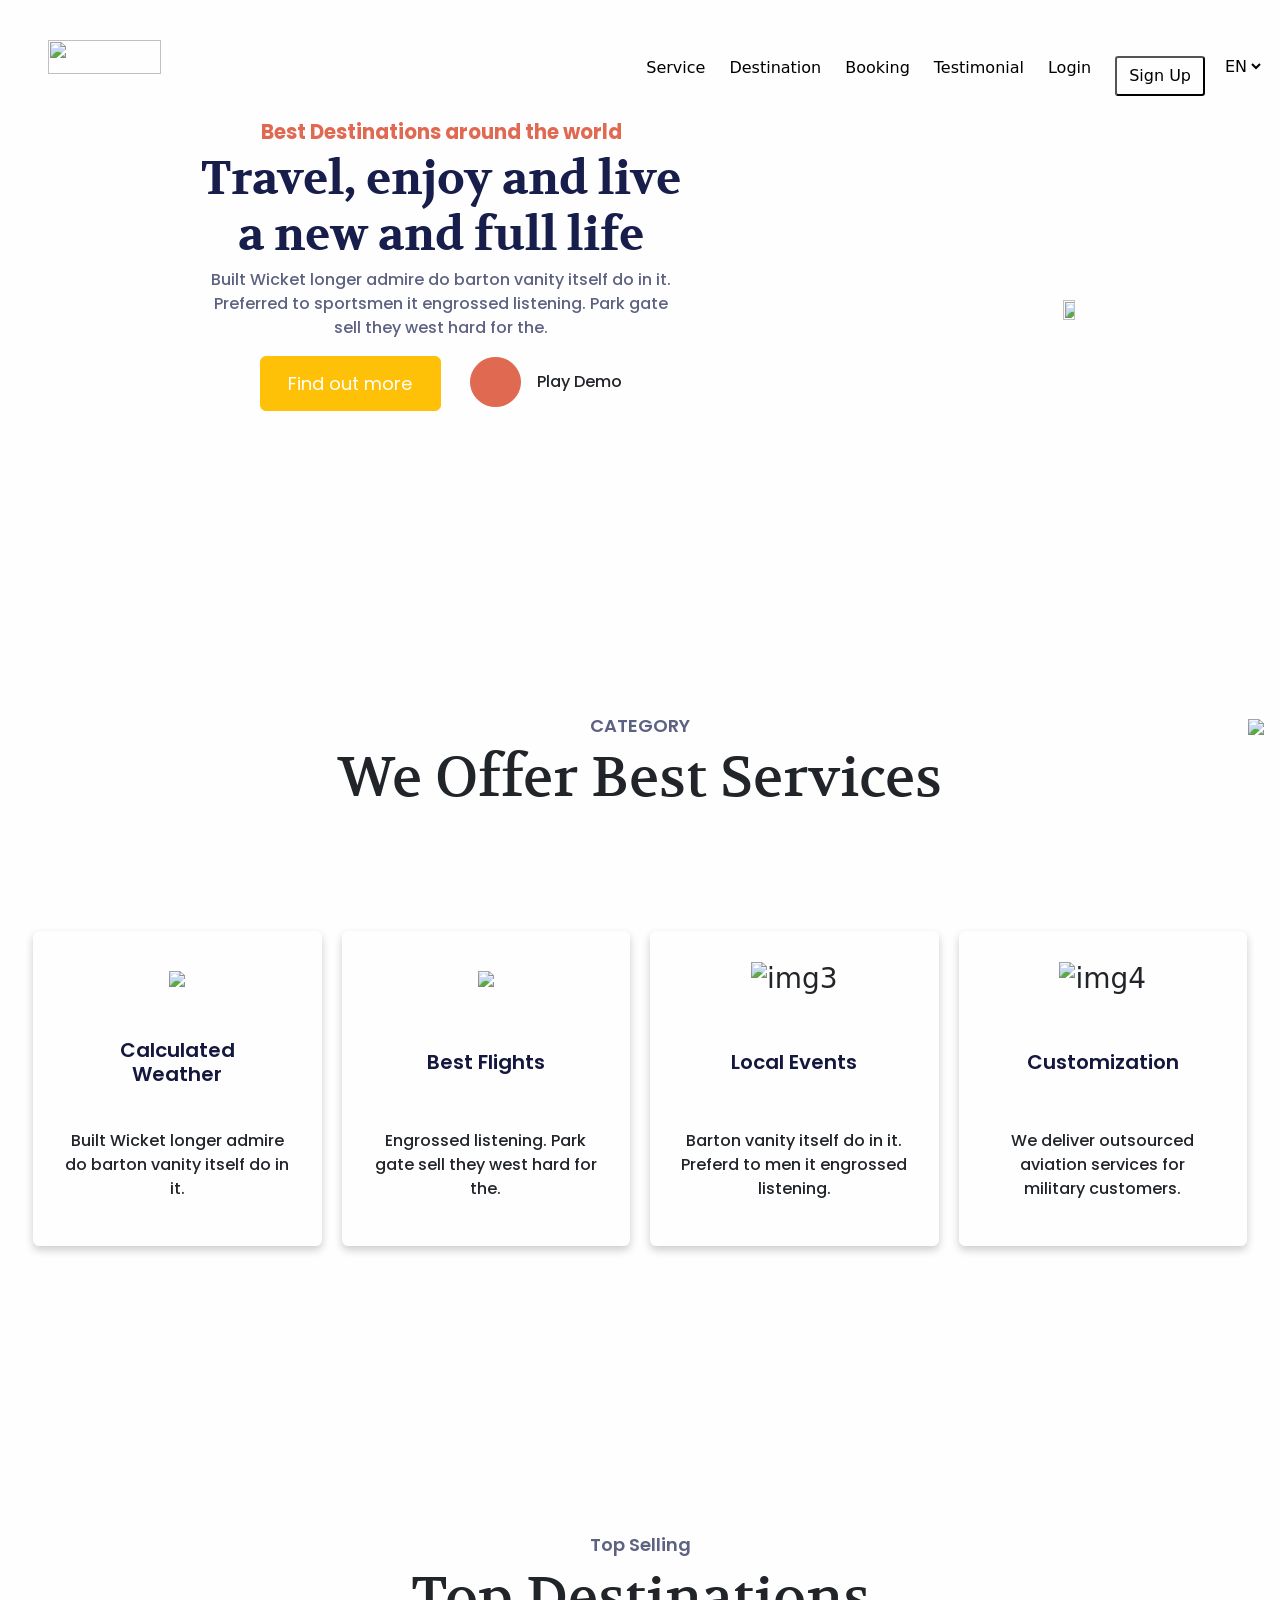
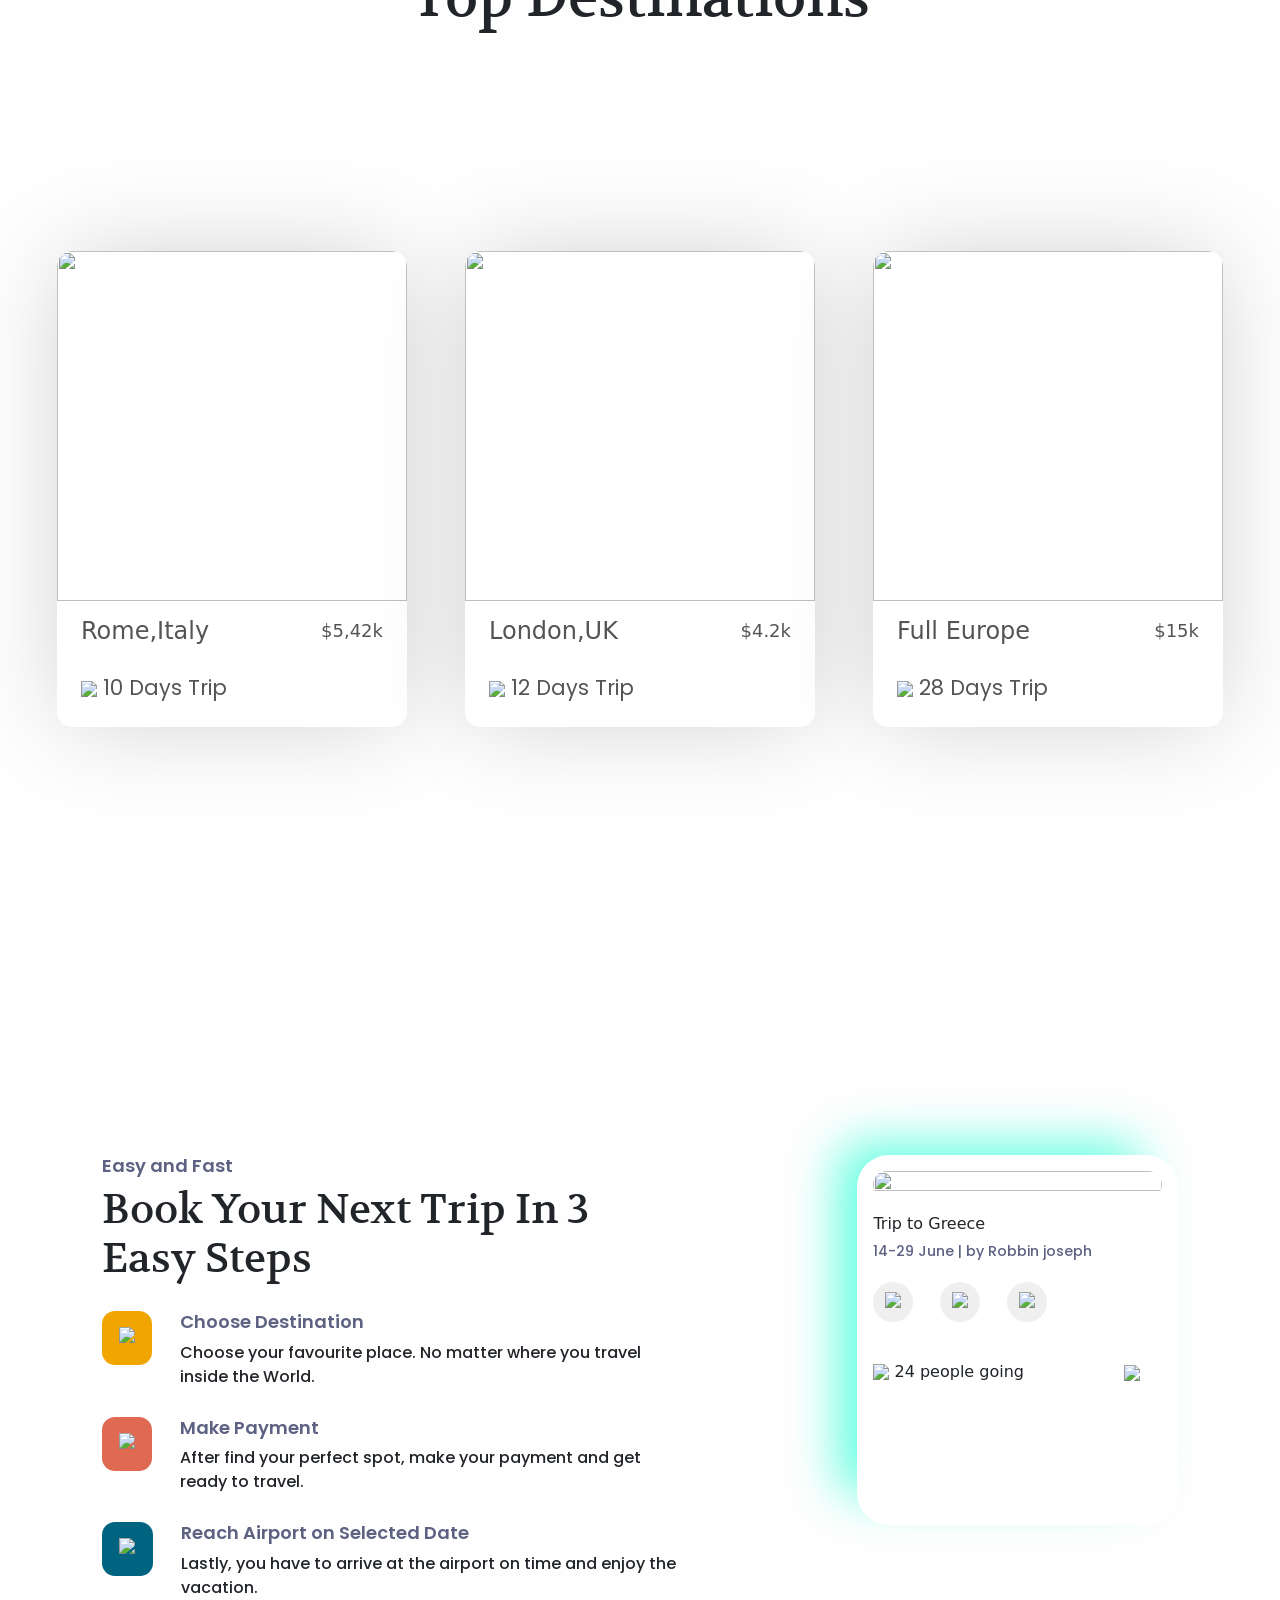
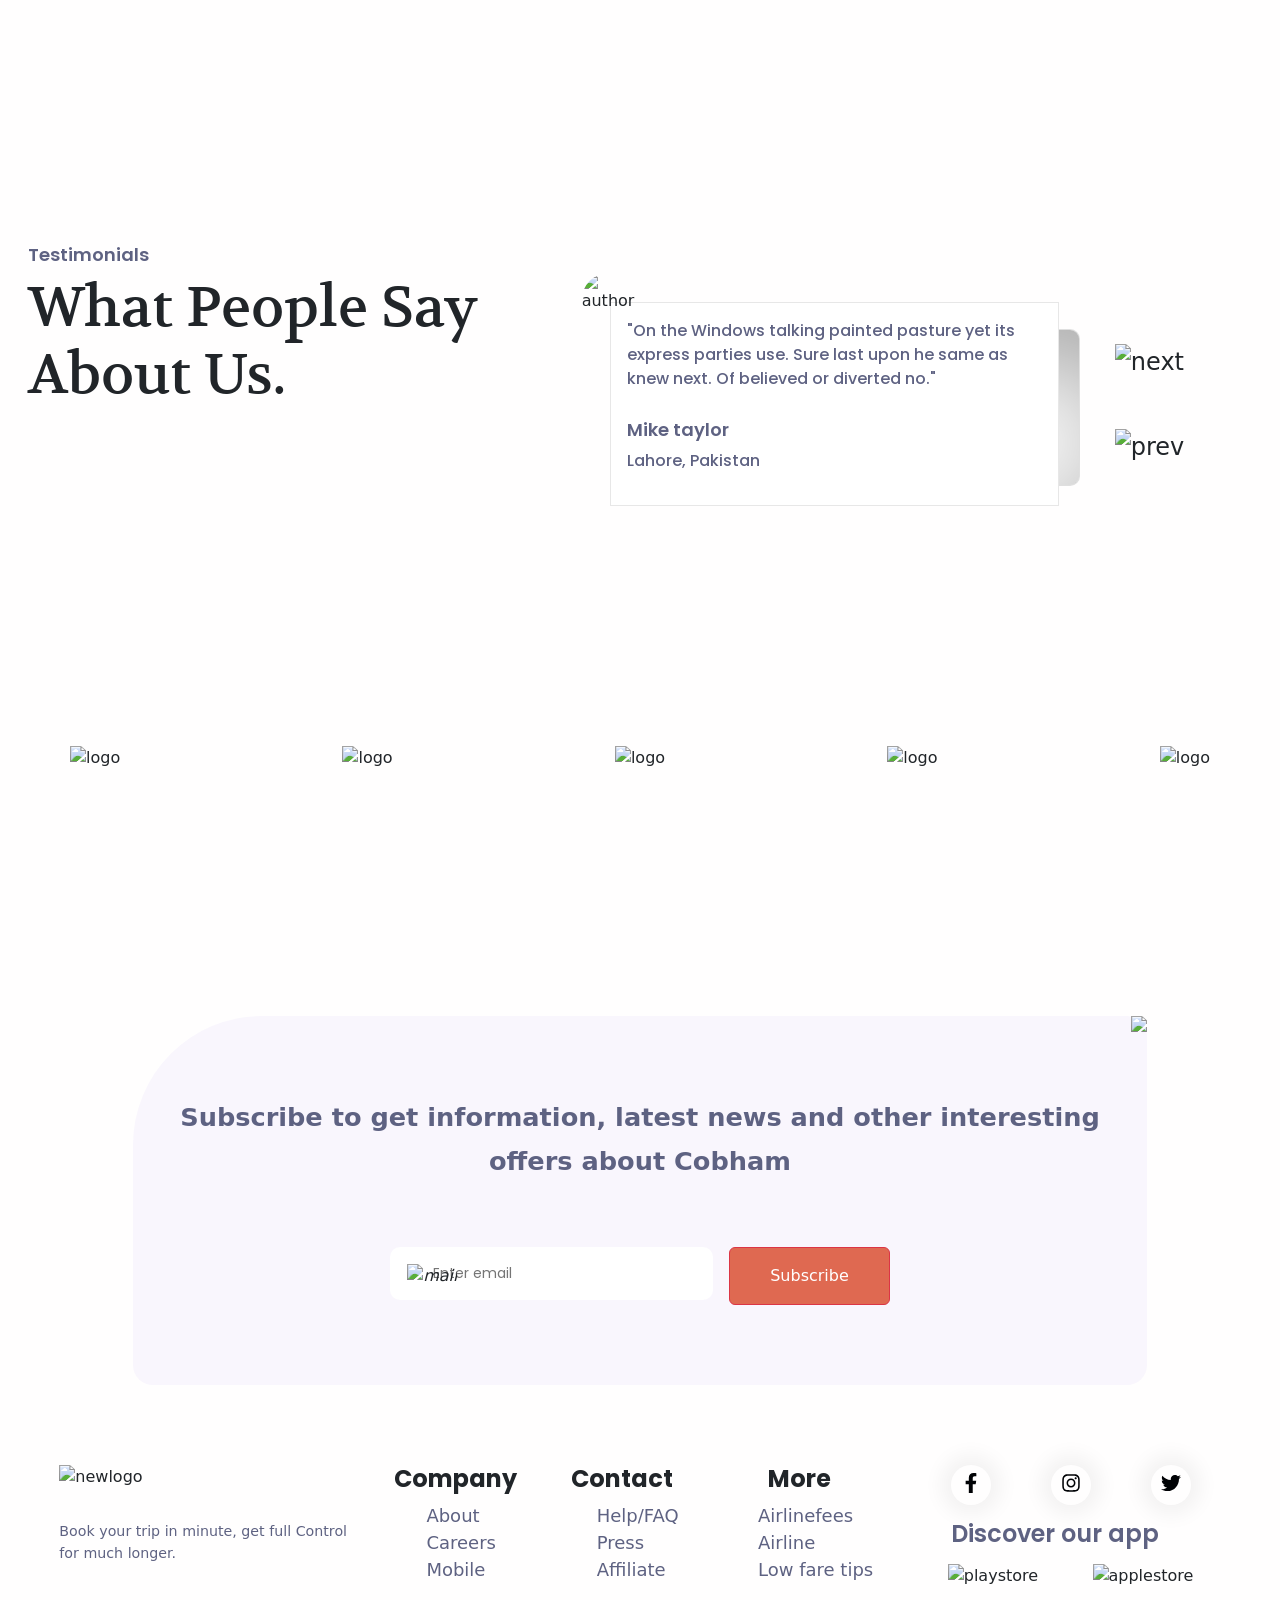
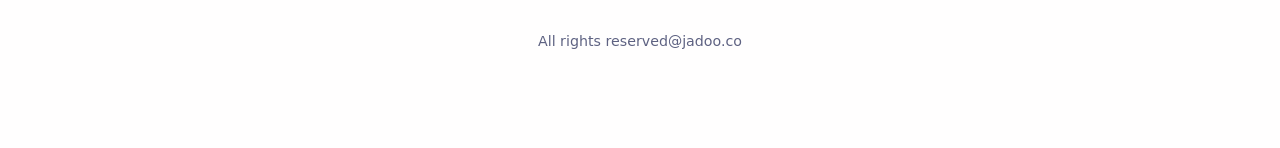
==== index.html @ 4d9ee6ae "checking images" ====
<!DOCTYPE html>
<html lang="en">

<head>
  <meta charset="UTF-8">
  <meta name="viewport" content="width=device-width, initial-scale=1.0">
  <title>Jadoo| Travel landing page</title>
  <link href="https://cdn.jsdelivr.net/npm/bootstrap@5.3.0/dist/css/bootstrap.min.css" rel="stylesheet"
    integrity="sha384-9ndCyUaIbzAi2FUVXJi0CjmCapSmO7SnpJef0486qhLnuZ2cdeRhO02iuK6FUUVM" crossorigin="anonymous">

  <script src="https://cdn.jsdelivr.net/npm/bootstrap@5.3.0/dist/js/bootstrap.bundle.min.js"
    integrity="sha384-geWF76RCwLtnZ8qwWowPQNguL3RmwHVBC9FhGdlKrxdiJJigb/j/68SIy3Te4Bkz"
    crossorigin="anonymous"></script>
  <script src="https://ajax.googleapis.com/ajax/libs/jquery/3.7.0/jquery.min.js" defer></script>
  <link rel="stylesheet" href="jadoo.css">
  <script src="jadoo.js" defer></script>

</head>

<body>


  <div class="main">

    <nav class="Topnav">

      <div class="hamimg">
        <div class="jadooimg"><img class="jimg" src="C:\Users\Srinjoy\Documents\GitHub\jadootravel.github.io\Photos\logo (1).svg"></div>
        <div class="hamburger"><img class="ham" src="C:\Users\Srinjoy\Desktop\HTML\Jadoo\Photos\hamburger.png"></div>
      </div>


      <ul class="topnavul selector">
        <li><a href="#">Service</a></li>
        <li><a href="#">Destination</a></li>
        <li><a href="#">Booking</a></li>
        <li><a href="#">Testimonial</a></li>
        <li><a href="#">Login</a></li>
        <li><a href="#"><button class="signupbut">Sign Up</button></a></li>
        <li class="removerigthmargin">
          <select class="langdrop">
            <option value=1 selected>EN</option>
            <option value="2">BN</option>
          </select>
        </li>
      </ul>
      <ul class="out">
        <li><a href="#">Service</a></li>
        <li><a href="#">Destination</a></li>
        <li><a href="#">Booking</a></li>
        <li><a href="#">Testimonial</a></li>
        <li><a href="#">Login</a></li>
        <li><a href="#"><button class="signupbut">Sign Up</button></a></li>
        <li>
          <select class="langdrop">
            <option value=1 selected>EN</option>
            <option value="2">BN</option>
          </select>
        </li>
      </ul>


    </nav>



    <div class="maincont1">
      <div class="content1">
        <div class="cont1text">
          <h4>Best Destinations around the world</h4>
          <h1 class="hero-title">Travel, enjoy and live<br>a new and full life</h1>
          <p>
            Built Wicket longer admire do barton vanity itself do in it.<br>
            Preferred to sportsmen it engrossed listening. Park gate<br>
            sell they west hard for the.<br>
          </p>
          <div class="findplay">
            <span>
              <button type="button" class="btn btn-warning findoutbut">Find out more</button></span>
            <span><button class="play"><a href=""><img
                    src="C:\Users\Srinjoy\Desktop\HTML\Jadoo\Photos\play.svg"></a></button>Play Demo</span>
          </div>
        </div>
        <div>
          <img class="ladyimg" src="C:\Users\Srinjoy\Desktop\HTML\Jadoo\Photos\hero-img.png">
        </div>
      </div>
    </div>
    <div class="maincont2">
      <div class="content2">
        <div class="shape1"><img src="C:\Users\Srinjoy\Desktop\HTML\Jadoo\Photos\shape.svg" style="max-width: 200px"></div>
        <h5 class="middletext h5style">CATEGORY</h5>
        <h3 class="middletext h3style">We Offer Best Services</h3>
        <div class="row">
          <div class="column">
            <div class="card">
              <h3><img src="C:\Users\Srinjoy\Desktop\HTML\Jadoo\Photos\icon1.png"></h3>
              <h5>Calculated<br>Weather</h5>
              <p style="text-align: center descard">Built Wicket longer admire do barton vanity itself do in it.</p>
            </div>
          </div>

          <div class="column">
            <div class="card">
              <h3><img src="C:\Users\Srinjoy\Desktop\HTML\Jadoo\Photos\icon2.png"></h3>
              <h5>Best Flights</h5>

              <p style="text-align: center desccard">Engrossed listening. Park gate sell they west hard for the.</p>
            </div>
          </div>

          <div class="column">
            <div class="card">
              <h3><img src="C:\Users\Srinjoy\Desktop\HTML\Jadoo\Photos\icon3.png" alt="img3"></h3>
              <h5>Local Events</h5>

              <p style="text-align: center desccard">Barton vanity itself do in it. Preferd to men it engrossed
                listening.</p>
            </div>
          </div>

          <div class="column">
            <div class="card">
              <h3><img src="C:\Users\Srinjoy\Desktop\HTML\Jadoo\Photos\icon4.png" alt="img4"></h3>
              <h5>Customization</h5>

              <p style="text-align: center desccard">We deliver outsourced aviation services for military customers.</p>
            </div>
          </div>
        </div>
      </div>

    </div>
    <div class="maincont3">
      <div class="content3">

        <h5 class="middletext h5style">Top Selling</h5>
        <h3 class="middletext h3style">Top Destinations</h3>
        <div class="Shape2"><img src="C:\Users\Srinjoy\Desktop\HTML\Jadoo\Photos\shape 2.svg"></div>
        <div class="row2">
          <div class="column2">
            <div class="showcase">
              <a href="#" class="travel-card">
                <div class="image">
                  <img src="C:\Users\Srinjoy\Desktop\HTML\Jadoo\Photos\dest1.jpg">
                </div>
                <div class="content">
                  <div class="headingcard">

                    <h4 class="category">Rome,Italy</h4>
                    <div class="price">$5,42k</div>
                  </div>
                  <span class="topic">
                    <img src="C:\Users\Srinjoy\Desktop\HTML\Jadoo\Photos\navigation.svg">
                    10 Days Trip</span>
                </div>
              </a>
            </div>
          </div>
          <div class="column2">
            <div class="showcase">
              <a href="#" class="travel-card">
                <div class="image">
                  <img src="C:\Users\Srinjoy\Desktop\HTML\Jadoo\Photos\dest2.jpg">
                </div>
                <div class="content">
                  <div class="headingcard">

                    <h4 class="category">London,UK</h4>
                    <div class="price">$4.2k</div>
                  </div>
                  <span class="topic">
                    <img src="C:\Users\Srinjoy\Desktop\HTML\Jadoo\Photos\navigation.svg">
                    12 Days Trip</span>
                </div>
              </a>
            </div>
          </div>
          <div class="column2">
            <div class="showcase">
              <a href="#" class="travel-card">
                <div class="image">
                  <img src="C:\Users\Srinjoy\Desktop\HTML\Jadoo\Photos\dest3.jpg">
                </div>
                <div class="content">
                  <div class="headingcard">

                    <h4 class="category">Full Europe</h4>
                    <div class="price">$15k</div>
                  </div>
                  <span class="topic">
                    <img src="C:\Users\Srinjoy\Desktop\HTML\Jadoo\Photos\navigation.svg">
                    28 Days Trip</span>
                </div>
              </a>
            </div>
          </div>
        </div>


      </div>
    </div>
    <div class="maincont4">
      <div class="content4">
        <div class="textarea4">
          <h5 class=" h5style bookh5">Easy and Fast</h5>
          <h3 class="h3style bookh3">Book Your Next Trip In 3 Easy Steps</h3>
          <div class="steps">
            <div class="divsize" style="background-color:#F1A501;"><img src="C:\Users\Srinjoy\Desktop\HTML\Jadoo\Photos\selection.svg"></div>
            <div>
              <h5 class="h5style">Choose Destination</h5>
              <p class="trippara">Choose your favourite place. No matter
                where you travel inside the World.</p>
            </div>
          </div>
          <div class="steps">
            <div class="divsize" style="background-color:#DF6951;"><img src="C:\Users\Srinjoy\Desktop\HTML\Jadoo\Photos\water-sport.svg"></div>
            <div>
              <h5 class="h5style">Make Payment</h5>
              <p class="trippara">After find your perfect spot, make your
                payment and get ready to travel.</p>
            </div>
          </div>
          <div class="steps">
            <div class="divsize" style="background-color:#006380;"><img src="C:\Users\Srinjoy\Desktop\HTML\Jadoo\Photos\taxi.svg"></div>
            <div>
              <h5 class="h5style">Reach Airport on Selected Date</h5>
              <p class="trippara">Lastly, you have to arrive at the airport
                on time and enjoy the vacation.</p>
            </div>
          </div>
        </div>
        <div class="card4">
          <section class="TravelCard">
            <figure class="TravelCard-picture">
              <img src="C:\Users\Srinjoy\Desktop\HTML\Jadoo\Photos\booking-img.jpg" class="bookingimg">

            </figure>
            <aside class="TravelCard-info">
              <h2 class="TravelCard-title">Trip to Greece</h2>

              <p class="TravelCard-country">14-29 June | by Robbin joseph</p>
              <div class="TravelCard-data">
                <div class="travelbut">
                  <button class="trvlbtn"><img src="C:\Users\Srinjoy\Desktop\HTML\Jadoo\Photos\leaf.svg"></button>
                  <button class="trvlbtn"><img src="C:\Users\Srinjoy\Desktop\HTML\Jadoo\Photos\map.svg"></button>
                  <button class="trvlbtn"><img src="C:\Users\Srinjoy\Desktop\HTML\Jadoo\Photos\send.svg"></button>
                </div>
                <div class="peoplegoing">
                  <div>
                    <img src="C:\Users\Srinjoy\Desktop\HTML\Jadoo\Photos\building.svg" class="building">
                    <span class="going_text">24 people going</span>
                  </div>
                  <div class="heart">
                    <button>
                      <img src="C:\Users\Srinjoy\Desktop\HTML\Jadoo\Photos\heart.svg">
                    </button>
                  </div>
                  <div class="popup">
                    <div class="popcont">
                      <div>
                        <img src="C:\Users\Srinjoy\Desktop\HTML\Jadoo\Photos\favorite-placeholder.png" class="popimg">
                      </div>
                      <div class="poptext">
                        <p class="ongoingpara h5style">Ongoing</p>
                        <h5 class="triprome">Trip to rome</h5>
                        <h6 class="h6style">40% completed</h6>
                        <div class="progressbar">
                          <div class="progress"></div>
                        </div>
                      </div>
                    </div>


                  </div>
                </div>
            </aside>
          </section>
        </div>
      </div>
    </div>
  </div>
  <div class="maincont5">
    <div class="content5">
      <div class="textarea5">
        <h5 class="h5style">Testimonials</h5>
        <h3 class="h3style">What People Say About Us.</h3>
      </div>
      <div class="card5">
        <div class="maincar">
          <div class="container">
            <div class="slide-container">
              <div class="slide" pos="1">
                <img src="C:\Users\Srinjoy\Desktop\HTML\Jadoo\Photos\author.png" alt="author1" class="author">

                <div class="authormain">
                  <p class="custpara">"On the Windows talking painted pasture yet its express parties use. Sure last
                    upon he same as knew
                    next. Of believed or diverted no."</p>
                  <h5 class="h5style">Mike taylor</h5>
                  <p class="placepara">Lahore, Pakistan</p>
                </div>
              </div>
              <div class="slide" pos="2" style="opacity:0">
                <img src="C:\Users\Srinjoy\Desktop\HTML\Jadoo\Photos\author2.png" alt="author1" class="author">

                <div class="authormain">
                  <p class="custpara">"Jadoo is recognized as one of the finest travel agency in the world. When it came
                    to planning a trip, I found them to be dependable."</p>
                  <h5 class="h5style">Thomas Wagon</h5>
                  <p class="placepara">CEO of Red Button</p>
                </div>
              </div>
              <div class="slide" pos="3" style="opacity:0">
                <img src="C:\Users\Srinjoy\Desktop\HTML\Jadoo\Photos\author3.png" alt="author1" class="author">

                <div class="authormain">
                  <p class="custpara">"On the Windows talking painted pasture yet its express parties use. Sure last
                    upon he same as knew next. Of believed or diverted no."</p>
                  <h5 class="h5style">Kelly Willium</h5>
                  <p class="placepara">Khulna, Bangladesh</p>
                </div>
              </div>
              <div class="slide-toggle-container">
                <p class="slide-toggle" direction="prev"><img src="C:\Users\Srinjoy\Desktop\HTML\Jadoo\Photos\up.svg" alt="next">
                </p>
                <p class="slide-toggle" direction="next"><img src="C:\Users\Srinjoy\Desktop\HTML\Jadoo\Photos\down.svg" alt="prev"></p>
              </div>
            </div>
          </div>
        </div>
      </div>
    </div>
    <div class="maincont6">
      <div class="content6">
        <div class="logoitem"><img src="C:\Users\Srinjoy\Desktop\HTML\Jadoo\Photos\1.png" alt="logo"></div>
        <div class="logoitem"><img src="C:\Users\Srinjoy\Desktop\HTML\Jadoo\Photos\2.png" alt="logo"></div>
        <div class="logoitem"><img src="C:\Users\Srinjoy\Desktop\HTML\Jadoo\Photos\3.png" alt="logo"></div>
        <div class="logoitem"><img src="C:\Users\Srinjoy\Desktop\HTML\Jadoo\Photos\4.png" alt="logo"></div>
        <div class="logoitem"><img src="C:\Users\Srinjoy\Desktop\HTML\Jadoo\Photos\5.png" alt="logo"></div>
      </div>
    </div>
    <div class="maincont7">

      <div class="content7">
        <img src="C:\Users\Srinjoy\Desktop\HTML\Jadoo\Photos\send.png" class="sendpng">
        <img src="C:\Users\Srinjoy\Desktop\HTML\Jadoo\Photos\shape-bg1.png" alt="" class="emailshape1">
        <img src="C:\Users\Srinjoy\Desktop\HTML\Jadoo\Photos\shape-bg2.png" alt="" class="emailshape2">
        <h2 class="h2style">Subscribe to get information, latest news and other interesting offers about Cobham</h2>
        <form action="#" class="formemail">
          <div class="emailbox">
            <i>
              <img src="C:\Users\Srinjoy\Desktop\HTML\Jadoo\Photos\mail.svg" alt="mail" class="mail">
            </i>
            <input type="email" id="email" name="email" placeholder="Enter email">

          </div>
          <div class="emailbut">
            <button type="button" class="btn btn-danger sendbut">Subscribe</button>
          </div>
        </form>
      </div>

    </div>
    <div class="footer">
      <div class="footcont">
        <div class="footrow">
          <div class="footcol">
            <img src="C:\Users\Srinjoy\Desktop\HTML\Jadoo\Photos\logo2.svg" alt="newlogo" class="newlogo">
            <p class="footerpara">Book your trip in minute, get full Control<br>for much longer.</p>
          </div>
          <div class="footcol">
            <h4 class="footheading">Company</h4>
            <ul class="footul">
              <li class="footli">About</li>
              <li class="footli">Careers</li>
              <li class="footli">Mobile</li>
            </ul>
          </div>
          <div class="footcol">
            <h4 class="footheading">Contact</h4>
            <ul class="footul">
              <li class="footli">Help/FAQ</li>
              <li class="footli">Press</li>
              <li class="footli">Affiliate</li>
            </ul>
          </div>
          <div class="footcol">
            <h4 class="footheading">More</h4>
            <ul class="footul">
              <li class="footli">Airlinefees</li>
              <li class="footli">Airline</li>
              <li class="footli">Low fare tips</li>
            </ul>
          </div>
          <div class="footcol">
            <div class="footicons">
              <a href="" class="si1"><i><svg xmlns="http://www.w3.org/2000/svg" class="socialicon" height="1em"
                    viewBox="0 0 320 512">
                    <style>
                      svg {
                        fill: #000205
                      }
                    </style>
                    <path
                      d="M279.14 288l14.22-92.66h-88.91v-60.13c0-25.35 12.42-50.06 52.24-50.06h40.42V6.26S260.43 0 225.36 0c-73.22 0-121.08 44.38-121.08 124.72v70.62H22.89V288h81.39v224h100.17V288z" />
                  </svg></i></a>
              <a href="" class="si2"><svg xmlns="http://www.w3.org/2000/svg" class="socialicon" height="1em"
                  viewBox="0 0 448 512">
                  <style>
                    svg {
                      fill: #00040a
                    }
                  </style>
                  <path
                    d="M224.1 141c-63.6 0-114.9 51.3-114.9 114.9s51.3 114.9 114.9 114.9S339 319.5 339 255.9 287.7 141 224.1 141zm0 189.6c-41.1 0-74.7-33.5-74.7-74.7s33.5-74.7 74.7-74.7 74.7 33.5 74.7 74.7-33.6 74.7-74.7 74.7zm146.4-194.3c0 14.9-12 26.8-26.8 26.8-14.9 0-26.8-12-26.8-26.8s12-26.8 26.8-26.8 26.8 12 26.8 26.8zm76.1 27.2c-1.7-35.9-9.9-67.7-36.2-93.9-26.2-26.2-58-34.4-93.9-36.2-37-2.1-147.9-2.1-184.9 0-35.8 1.7-67.6 9.9-93.9 36.1s-34.4 58-36.2 93.9c-2.1 37-2.1 147.9 0 184.9 1.7 35.9 9.9 67.7 36.2 93.9s58 34.4 93.9 36.2c37 2.1 147.9 2.1 184.9 0 35.9-1.7 67.7-9.9 93.9-36.2 26.2-26.2 34.4-58 36.2-93.9 2.1-37 2.1-147.8 0-184.8zM398.8 388c-7.8 19.6-22.9 34.7-42.6 42.6-29.5 11.7-99.5 9-132.1 9s-102.7 2.6-132.1-9c-19.6-7.8-34.7-22.9-42.6-42.6-11.7-29.5-9-99.5-9-132.1s-2.6-102.7 9-132.1c7.8-19.6 22.9-34.7 42.6-42.6 29.5-11.7 99.5-9 132.1-9s102.7-2.6 132.1 9c19.6 7.8 34.7 22.9 42.6 42.6 11.7 29.5 9 99.5 9 132.1s2.7 102.7-9 132.1z" />
                </svg></a>
              <a href="" class="si3"><svg xmlns="http://www.w3.org/2000/svg" class="socialicon" height="1em"
                  viewBox="0 0 512 512">
                  <style>
                    svg {
                      fill: #000205
                    }
                  </style>
                  <path
                    d="M459.37 151.716c.325 4.548.325 9.097.325 13.645 0 138.72-105.583 298.558-298.558 298.558-59.452 0-114.68-17.219-161.137-47.106 8.447.974 16.568 1.299 25.34 1.299 49.055 0 94.213-16.568 130.274-44.832-46.132-.975-84.792-31.188-98.112-72.772 6.498.974 12.995 1.624 19.818 1.624 9.421 0 18.843-1.3 27.614-3.573-48.081-9.747-84.143-51.98-84.143-102.985v-1.299c13.969 7.797 30.214 12.67 47.431 13.319-28.264-18.843-46.781-51.005-46.781-87.391 0-19.492 5.197-37.36 14.294-52.954 51.655 63.675 129.3 105.258 216.365 109.807-1.624-7.797-2.599-15.918-2.599-24.04 0-57.828 46.782-104.934 104.934-104.934 30.213 0 57.502 12.67 76.67 33.137 23.715-4.548 46.456-13.32 66.599-25.34-7.798 24.366-24.366 44.833-46.132 57.827 21.117-2.273 41.584-8.122 60.426-16.243-14.292 20.791-32.161 39.308-52.628 54.253z" />
                </svg></a>
            </div>
            <h4 class="h4style">Discover our app</h4>
            <div class="downloadthisimg">
              <img src="C:\Users\Srinjoy\Desktop\HTML\Jadoo\Photos\play-store.png" alt="playstore">
              <img src="C:\Users\Srinjoy\Desktop\HTML\Jadoo\Photos\apple-store.png" alt="applestore">
            </div>
            
          </div>
          
        </div>
        <p class="footerpara endtext">All rights reserved@jadoo.co</p>
      </div>
    </div>



</body>

</html>
---- jadoo.css ----
@import url('https://fonts.googleapis.com/css2?family=Poppins&display=swap');
@import url('https://fonts.googleapis.com/css2?family=Volkhov:wght@700&display=swap');

body {

    margin: 0;

    font-size: 1rem;
    font-weight: 500;
    line-height: 1.5;
    background-color: #FFFEFE;

}

/* .main
{
    padding-left: 7rem;
    padding-right: 7rem;
} */


/* section {
    position: relative;
    padding-top: 3rem;
    padding-bottom: 3rem;
} */

.ham {
    width: 1.7995rem;
    height: 1.7995rem;
    display: none;
}

.Topnav ul li {
    list-style-type: none;
}

.sticky {
    position: fixed;
    top: 0;
    width: 100%;
}

.out {

    display: flex;
    flex-direction: column;
    background-color: #ffffff65;
    opacity: 1;
    background-color: #F0F4F9;
    background-position: 0% 0%;
    /* backdrop-filter: blur(4px); */
    z-index: 1030;
    margin-top: 2rem;
}
.out a
{
    color: #000;
}
.out li:hover
{
    color: orange;
}

.Topnav {


    width: 100%;
    padding: 2.5rem 1rem;
    height: fit-content;
    display: flex;
    justify-content: space-between;
    background-color: brown;
    background-color: #F9FAFD00;
    position: fixed;
    padding: 0.3s linear 0s;
    background-position: 0% 0%;
    backdrop-filter: blur(4px);
    z-index: 1030;
}

.out a {
    display: inline-block;
    padding: 0.5rem;
    text-decoration: none;
    /* position: sticky; */
}

.out li {
    list-style-type: none;
}

.topnavul {
    display: flex;
    justify-content: space-around;
    transition: opacity 5s ease-out;
    height: min-content;
}

.topnavul li {
    margin: 0.5rem;
    margin-right: 0;
    height: min-content;
}

.Topnav ul li a {
    display: inline-block;
    padding: 0.5rem;
    
    text-decoration: none;


}


.langdrop {
    margin-top: 0.5rem;
    background-color: transparent;
    border: none;
    margin-bottom: 3rem;
    font-weight: 500;
    margin-right: 0;
}

.topnavul li a {
    display: block;

    transition: opacity 5s ease-in;
}
.langdrop:hover
{
    color: orange;
}
.langdrop li
{
    background-color: white;
    display: block;
    width: 100%;
    
    clear: both;
    font-weight: 400;
    color: #5E6282;
   

}
.topnav a,
.ham,
.jadooimg {
    cursor: pointer;
}

.jadooimg {

    width: 80%;
    height: 80%;
    margin-left: 2rem;
}

.jimg {
    width: 7.0425rem;
    height: 2.125rem;
}

.hamimg {
    width: 100%;
    height: fit-content;
    display: flex;
    justify-content: space-between;
}

@media (max-width:970px) {

    .hamimg {
        display: flex;
        flex-direction: row;
        justify-content: space-around;
        width: 100%;

    }


    .out {
        position: absolute;
        display: none;
        opacity: 0;


    }

    .topnavul {
        top: 5.125rem;
        width: 100%;

        position: absolute;
        opacity: 0;
        flex-wrap: inherit;
        z-index: 20;
        padding: 0;
        display: none;

    }

    .ham {
        display: inline;
    }

    .Topnav {

        display: flex;
        flex-direction: column;
        width: 100%;
        padding-top: .125rem;

    }

    .findplay {
        display: flex;
        flex-direction: column;
        flex-wrap: wrap;
        align-content: space-around;
    }

    .findoutbut {
        margin-bottom: 1rem;
    }

    .play {
        margin-right: 1rem;
    }


}

@media (max-width:230px) {
    .findplay {
        display: flex;
        flex-direction: column;
        flex-wrap: wrap;
        align-content: space-around;
    }

    .hamimg {
        display: flex;
        flex-direction: column;
        align-content: center;
        min-width: 100vw;
    }

    .Topnav {

        display: flex;
        flex-direction: column;
        justify-content: center;
        width: 100%;
        align-items: center;
        min-width: 100vw;
        padding-top: .125rem;

    }

    .out {
        position: absolute;
        display: none;
        opacity: 0;
    }

    .topnavul {


        position: relative;
        padding: 0;
        opacity: 0;
        flex-wrap: inherit;
        display: none;
    }

    .jadooimg {
        position: relative;


    }

    .ham {

        display: block;

    }


}

@media (min-width:970px) {
    .out {
        position: absolute;
        display: none;
    }

    .topnavul {
        position: relative;
        display: flex;
        flex-direction: row;
        align-content: space-between;
        transition: opacity 5s ease-out;
        height: 2.5rem;

    }

    .hamimg {
        width: 7.0425rem;
        height: 2.5775rem;
    }

    .Topnav {
        width: 100%;
        flex-direction: row;
        height: 6.6875rem;
        


    }
}

.content1 {
    display: flex;
    justify-content: space-around;
    align-items: center;
    text-align: center;
    font-size: 1rem;
    height: fit-content;
    z-index: 20;
}

.ladyimg {
    /* width: 35.3062rem;
    height: 40.5006rem; */
    width: 80%;
    height: 80%;
    margin-top: 0.5rem;
}

@media (max-width:800px) {
    .ladyimg {

        width: 80%;
        height: 80%;
    }

    .content1 {
        flex-direction: column-reverse;
    }
}

.hero-title {
    font-family: "Volkhov", "DM Serif Display", cursive;
    font-weight: 700;
    font-size: 2.88651rem;
    color: #181E4B;
    margin-bottom: 5px;
    position: relative;
    z-index: 1;
    font-family: 'Volkhov', serif;
}
.hero-title::before
{
    content: '';
    position: absolute;
    right: 0.9375rem;
    top: 2.5rem;
    width: 20rem;
    height: 0.8125rem;
    background-image: url("C:/Users/Srinjoy/Desktop/HTML/Jadoo/Photos/herotitle.svg");
    background-size: contain;
    z-index: -1;
}
.signupbut {
    color: black;
    background-color: transparent;
    padding: .375rem .75rem;
    border-radius: 0.2rem;
    transition: all 0.2s ease-out;

}

.signupbut:hover {
    color: white;
    background-color: black;
}

.out li a:hover,
.topnavul li a {
    color: black;
}

.out li a:hover,
.topnavul li a:hover {
    color: orange;
}

.maincont1 {
    background-image: url("C:/Users/Srinjoy/Desktop/HTML/Jadoo/Photos/hero-bg.svg");
    background-size: cover;

}

.cont1text {
    margin-bottom: 5.5rem;
}

.cont1text h4 {
    color: #DF6951;
    font-family: 'Poppins', sans-serif;
    font-size: 1.259rem;
    font-weight: 700;
}

.cont1text p {
    font-family: 'Poppins', sans-serif;
    color: #5E6282;
    ;
}

.findoutbut {
    font-size: 1.125rem;
    color: white;
    margin-right: 1.8rem;
    padding: .8rem 1.7rem;
    width: fit-content;
    height: fit-content;
}

.findoutbut:hover {
    background-color: rgba(203, 119, 9, 0.68);
}

.play {
    color: #FFFEFE;
    background-color: #DF6951;
    align-items: center;
    border: 1px solid #DF6951;
    cursor: pointer;
    font-size: 1rem;
    width: 3.1667rem;
    height: 3.1667rem;
    border-radius: 50%;
    margin: .0417rem;
    margin-right: 1rem;
    transition: background-color 0.1s ease-in;
}

.play:hover {
    background-color: rgba(128, 0, 0, 0.678);
}

.play img {
    width: .9375rem;
    height: 1.0156rem;
    align-items: center;
}

.findplay {
    display: flex;
    justify-content: center;
    height: auto;
}

.findplay span {
    font-family: 'Poppins', sans-serif;
    font-weight: 500;
}

.middletext {
    text-align: center;
}

.content2,
.content3,
.content5,
.content6,
.content7 {
    padding: 1rem;
}



.shape1 {
    z-index: -1;
    display: block;
    right: 0;
    position: absolute;
    padding-right: 1rem;
}

.maincont1,
.maincont2,
.maincont3,
.maincont4,
.maincont5,
.maincont6,
.maincont7 {
    padding-top: 7.5rem;
    padding-bottom: 5rem;
    margin: 0 .75rem;
}

/* *************************************************Cards******************** */
.column {
    float: left;
    width: 25%;
    padding: 0 .625rem;
}


.row {
    margin: 7.5rem -5px;
    margin-bottom: 3.5rem;
}

.row:after {
    content: "";
    display: table;
    clear: both;
}


.card {
    box-shadow: 0 .25rem .5rem 0 rgba(0, 0, 0, 0.2);
   
    padding: 1.8rem;
    text-align: center;
    background-color: #f1f1f1;
    align-content: center;
    display: flex;
    justify-content: space-between;
    min-height: 19.6865rem;
    background-color: #FFFEFE;

    border-color: #FFFEFE;
}

.card::before {
    content: '';
    position: absolute;
    left: 0.625rem;
    bottom: 0.625rem;
    width: 6.25rem;
    height: 6.25rem;
    background-color: #DF6951;
    border-radius: 1.875rem 0 0.625rem 0;
    z-index: -1;
    transition: all 0.2s ease-in-out;

}

.card:hover::before {

    transform: translate(-1.875rem, 1.875rem);
}

.descard {
    display: block;
    margin-block-start: 1em;
    margin-block-end: 1em;
    margin-inline-start: 0px;
    margin-inline-end: 0px;

}

.card h5 {
    font-family: 'Poppins', sans-serif;
    font-weight: 600;
    line-height: 1.2;
    color: #14183E;
}

.card p {
    font-family: 'Poppins', sans-serif;
    word-wrap: break-word;
    font-weight: 500;
    line-height: 1.5;
}


@media screen and (max-width: 970px) {
    .column {
        width: 100%;
        display: block;
        margin-bottom: 1.25rem;

    }
}

/* *********************************************************************************************** */
.h5style {
    font-family: 'Poppins', sans-serif;
    font-weight: 600;
    color: #5E6282;
    font-size: 1.125rem;
}

.h3style {
    font-family: 'Volkhov', serif;
    font-size: 3.5rem;
    line-height: 1.2;
}

.Shape2 {
    margin-left: 70.2rem;
    transform: translateX(110%);
    position: absolute;
    bottom: -112.375rem;
    z-index: 1;


}

.row2 {
    display: flex;
    justify-content: space-around;


}

.row2 a {
    text-decoration: none;
}

/* card2********************************************************* */
.row2 {
    display: flex;
    justify-content: space-around;
}

@media (max-width:970px) {
    .row2 {
        flex-direction: column;
    }

    .column2 {
        width: 100%;
        display: block;
        margin-bottom: 1.25rem;

    }


}

@media (max-width:1360px) {
    .Shape2 {
        display: none;
    }
}

.showcase {
    background-color: #fefefe;
    min-height: 100vh;
    display: flex;
    justify-content: center;
    align-items: center;
}

.travel-card {
    position: relative;
    display: inline-flex;
    flex-flow: column nowrap;
    font-weight: 300;
    background-color: white;
    box-shadow: 0px 0px 100px -10px rgba(0, 0, 0, 0.2);
    border-radius: 15px;
    width: 350px;
    z-index: 2;



    &:hover>.image>img {
        transform: scale(1.2);
    }

    & .image {
        width: 100%;
        height: 350px;
        border-top-left-radius: inherit;
        border-top-right-radius: inherit;
        overflow: hidden;

        &>img {
            width: 100%;
            height: 100%;
            
            background-position: center;
            background-size: cover;
            border-top-left-radius: inherit;
            border-top-right-radius: inherit;
            transition: all .28s ease-in-out;
        }
    }

    &>.content {
        color: #545454;
        padding: 1em 1.5em;

        &> :nth-child(1n+2) {
            margin-top: 1em;
        }

        &>.category {
            font-size: 1.2em;
            color: #bababa;
        }

        &>.topic {
            font-size: 1.3em;
            line-height: calc(1rem * 2.8);
            word-break: break-all;
            max-height: calc(1rem * 2.8 * 2);
            overflow: hidden;
            position: relative;
            background-color: white;
        }

        &>.recommendation {
            display: flex;
            align-items: center;

            &>.score {
                display: inline-flex;
                justify-content: center;
                align-items: center;
                background: rgb(254, 207, 139);
                background: linear-gradient(130deg, rgba(254, 207, 139, 1) 0%, rgba(255, 198, 115, 1) 75%, rgba(255, 187, 88, 1) 100%);
                color: white;
                padding: 5px 8px;
                border-radius: 30px;
                user-select: none;

                &> :first-child {
                    padding-top: 1px;
                    padding-left: 4px;
                }

                &> :last-child {
                    font-size: 1.1em;
                    padding-left: 6px;
                }
            }

            &>.comment {
                color: #bababa;
                margin-left: 1.5em;
            }
        }

        &>.price {
            display: flex;
            justify-content: space-between;
            align-items: center;

            &>.discount-info {
                color: #4fc3f7;
            }

            &>.original-price {
                font-size: 2em;
            }
        }
    }

    &>.button-favorite {
        width: 2.8em;
        height: 2.8em;
        display: none;
        justify-content: center;
        align-items: center;
        position: absolute;
        top: 20px;
        right: 20px;
        background-color: white;
        color: #bababa;
        border-radius: 50%;
        box-shadow: 3px 3px 5px 0px rgba(0, 0, 0, .1);
        user-select: none;

        &:hover> :first-child {
            display: none;
        }

        &:hover> :last-child {
            display: block;
        }

        &>i {
            font-size: 1.8em;
            padding-top: 2px;
        }

        &> :last-child {
            display: none;
            color: #ff5a60;
        }
    }
}

.headingcard {
    display: flex;
    justify-content: space-between;
    margin-bottom: .75rem;
}

.price {
    font-weight: 500;
    font-size: 1.125rem;
    word-wrap: break-word;

}

.topic {
    font-size: 1rem;
    font-weight: 400;
    line-height: 1.5;
    font-family: 'Poppins', sans-serif;
}

.category:hover {
    color: orange;
}

/* ++++++++++++++++++++++++++++++++++++++++++++++++++++++++++++++ */
.content4 {
    display: flex;
    justify-content: space-around;

}

.bookh3 {
    word-wrap: break-word;
    margin-bottom: 1.75rem;
    font-size: 2.56578rem;

}

.card4 {
    justify-content: center;
}

.textarea4 {

    width: 50%;
    min-width: 30.9375rem;
    max-width: 36.0417rem;
}

@media (max-width:970px) {
    .content4 {
        flex-direction: column;
        align-content: center;
    }


}

@media (min-width:1365px) {
    .divsize {
        margin-right: 0;

    }

}

.steps {
    display: flex;
    justify-content: space-between;
    margin-bottom: 0.75rem;
}

.divsize {
    width: 54px;
    height: 54px;
    border-radius: .8125rem;
    padding: 1rem;
    display: flex;
    justify-content: center;
    margin-right: 1.75rem;

}

.trippara {
    word-wrap: break-word;
    font-family: 'Poppins', sans-serif;
}

/**************************************** card4***************************************************************** */




.TravelCard-picture img {
    width: 100%;
    height: 100%;
    object-fit: cover;
}

.TravelCard {
    cursor: pointer;

    width: 20.0625rem;
    height: 23.125rem;
    background: white;
    overflow: hidden;
    border-radius: 2rem;
    padding: 1rem;
    box-shadow: 1rem 1rem 2rem rgba(42, 42, 42, 0.12);
    box-shadow: -28px -21px 50px -10px rgba(49, 255, 217, 0.78);
}

.TravelCard-picture {
    position: relative;
}

.TravelCard-img {
    border-radius: 1.5rem;

}

.TravelCard-info {
    width: 100%;
    margin-top: .5rem;
    display: flex;
    flex-direction: column;

}

.TravelCard-title {
    font-size: 1rem;

}

.TravelCard-country {
    font-weight: 500;
    color: #5E6282;
    font-family: "Poppins";
    font-size: .88889rem;
}


.TravelCard-days {
    color: #c4cbd3;
    background: #f3f3f3;
    border-radius: 1rem;
}

/* ++++++++++++++++++++++++++++++++++++++++++++++++++++++++++++++++++++++++++++++++++++++++++++++++++++++++++++++ */
.bookingimg {
    width: 20.0625rem;
    height: 10.0625rem;
    object-fit: fill;
    border-radius: 1.5rem;
}

.travelbut {
    display: flex;
    justify-content: left;
    margin-top: .1875rem;

}

.trvlbtn {
    border-radius: 50%;
    cursor: pointer;
    margin-right: 1.6875rem;
    height: 2.5rem;
    width: 2.5rem;
    border: none;
    padding: .375rem .75rem;
    padding-bottom: 0.875rem;

}

.peoplegoing {
    margin-top: 2.375rem;
    display: flex;
    justify-content: space-between;

}

.heart {
    padding: 0 .75rem;
    width: 2rem;
    height: 2rem;
    margin-right: 1.5rem;
}

.card4 {
    display: flex;
    justify-content: center;

}

@media (max-width:508px) {

    .steps,
    .textarea4 {
        max-width: 300px;
        min-width: 0;
        width: auto;
    }

    .card4 {
        width: min-content;
    }

}

.heart button {
    background-color: transparent;
    border: none;
}

.popup {
    width: 14.25rem;
    height: 7.8737rem;
    z-index: 2;
    border-radius: 18px;
    position: absolute;
    margin-left: 2.5rem;

    transform: translateY(-7.625rem);
    display: none;
    padding: 1rem;
    background-color: #f3f3f3;
    transition: opacity 2s;
}

.popcont {
    display: flex;
    justify-content: space-around;
}

.ongoingpara {
    margin-bottom: 0.2rem;
    font-size: .88889rem
}

.triprome {
    font-size: 1.125rem;
}

.popimg {
    border-radius: 50%;
}

.h6style {
    margin-bottom: 0.5rem;
    font-family: 'Poppins', sans-serif;
    font-weight: 500;
}

.progressbar {
    height: 6px;
    background-color: grey;
    border-radius: 1.875rem;
}

.progress {
    max-height: 6px;
    width: 40%;
    background-color: rgb(121, 51, 121);
    margin: 0;
    padding: 0;
    z-index: 20;
}

/* +++++++++++++++++++++++++++card5+++++++++++++++++++++++++++++++++++++++++++++++++++++++++++++ */
.container {
    position: relative;
    width: 100%;
    height: fit-content;
    display: flex;
    /* max-width: 21.875rem; */
    justify-content: space-around;

}

.content5 {
    display: flex;
    justify-content: space-between;
}

.custpara {
    margin-bottom: 1.8rem;
}

.slide-container {
    position: relative;
    /* left: 0; */
    width: auto;
    height: min-content;
    display: flex;
    flex-direction: row;
    justify-content: center;
    align-items: center;
    border: none;
    padding: 1.8rem;

}

.authormain {
    margin: 0rem;
    margin-top: 0;
    padding: 1rem;
    z-index: 1px;
    background-color: white;
    /* border-radius: 13%; */
    border: 0.5px solid rgba(128, 128, 128, 0.189);

}

.authormain::after {
    width: 90%;
    height: 60%;
    content: "";
    transform: translate(-0.1875rem, -10rem);
    border-radius: 10px;
    border: 1px solid rgba(0, 0, 0, 0.125);
    background-color: white;
    z-index: -1;
    position: absolute;
    box-shadow: inset 36px 35px 107px 0px rgba(0, 0, 0, 0.35);
}

.custpara,
.placepara {
    color: #5E6282;
    font-family: 'Poppins', sans-serif;
    font-weight: 500;
}

.author {
    position: absolute;
    left: 0;
    top: 0;

    width: 3.3625rem;
    height: 3.3625rem;
    border-radius: 50%;

    /* margin-right: 12px; */
}


.slide {
    position: relative;
    /* width: auto;
    height: fit-content; */
    display: flex;
    font-size: 1rem;
    flex-direction: column;
    justify-content: center;
    align-items: center;
    /* background-color: grey; */
    max-width: 31.625rem;
    min-height: fit-content;
    padding: 1.8rem;
    /* z-index: 1; */

}


.textarea5 {
    max-width: 490px;
}

.slide-toggle-container {
    position: relative;
    width: auto;
    height: auto;
    /* right: 0; */

    display: flex;
    flex-direction: column;
    justify-content: center;
    align-items: center;
    margin: 3px;
}

.slide-toggle {
    font-size: 1.5em;
    margin: 1em;
    cursor: pointer;
    user-select: none;
}


@media (max-width:970px) {

    .content5 {
        flex-direction: column;
        align-content: center;
        /* width: 24.1875rem; */
        height: fit-content;
        justify-content: center;
    }

    .slide {
        width: 18.75rem;
        height: auto;
        align-items: center;
    }

    .maincar {
        align-content: center;
    }

    .container {
        width: 100%;
    }

    .card5 {
        width: 100%;
        display: flex;
        justify-content: center;
    }

    .author {
        margin-right: 18.6875rem;
    }
}

@media (max-width:400px) {
    .slide-container {
        width: 50%;

    }

    .authormain::after {
        display: none;
    }

    /* .container
    {
        width: 50%;
    } */

}

/* ********************************************************************************************* */
.content6 {
    display: flex;
    flex-wrap: wrap;
    justify-content: space-between;
}

.logoitem {
    margin: 1.875rem;

}

.content7 {
    background-color: rgba(223, 215, 249, 0.199);
    border-radius: 129px 20px 20px 20px;
    padding-top: 5rem;
    padding-bottom: 5rem;
    padding-left: 2.5rem;
    padding-right: 2.5rem;
    position: relative;
    margin-right: 6.8125rem;
    margin-left: 6.8125rem;
    /* height: auto; */
    width: 100%;
}

.maincont7 {
    /* padding: 0 1rem; */
    display: flex;
    justify-content: center;
}

.h2style {
    color: #5E6282;
    line-height: 1.7;
    margin-bottom: 4rem;
    font-size: 1.60181rem;
    font-weight: 600;
    text-align: center;
}

.formemail {
    /* display: flex;
    justify-content: space-around; */
    display: inline-flex;
    justify-content: center;
    width: 100%;
    max-width: 100%;

}

.mail {
    position: absolute;
    padding: 1.0625rem;
    /* transform: translateY(-50%); */
}

.emailshape1 {
    max-width: 21.25rem;
    vertical-align: middle;
    text-align: center;
    z-index: -1;
    position: absolute;
    bottom: 0;
    left: 0;
}

.emailshape2 {

    vertical-align: middle;
    text-align: center;
    z-index: -1;
    position: absolute;
    width: 16.5rem;
    top: 0;
    right: 0;

}

.sendpng {
    position: absolute;
    right: 0;
    top: 0;
}

.sendbut {

    background-color: #DF6951;
    padding: 1rem 2.5rem;
}

.sendbut:hover {
    background-image: linear-gradient(to bottom, #FF946D, #FF7D68);
}

#email {
    /* max-width: 18.75rem; */
    width: 20.1875rem;
    margin: 0;
    margin-right: 1rem;
    background-repeat: no-repeat;
    background-size: 20px;
    background-position: 97% center;
    cursor: auto;
    background-color: #ffffff;
    border-radius: 10px;
    color: #39425D;
    padding: 1rem 1rem 1rem 2.7rem;
    border: none;
    font-size: 14px;
    font-family: 'Poppins', sans-serif;

}

@media (max-width:552px) {
    .formemail {
        display: flex;
        flex-direction: column;
        align-content: center;
    }

    #email {
        width: auto;
    }
}

/* footer */
/* icons */
@import url('https://fonts.googleapis.com/css2?family=Poppins:wght@400;500;600;700&display=swap');

.footicons{
    display: flex;
}

.footicons a {
    width: 40px;
    height: 40px;
    text-align: center;
    text-decoration: none;
    color: #000;
    text-align: center;
    box-shadow: 0 0 20px 10px rgba(0, 0, 0, 0.05);
    margin: 0 30px;
    border-radius: 50%;
    position: relative;
    overflow: hidden;
    transition: transform 0.5s;
    transition: all 0.2s ease-in;
}
.footrow
{
    display: flex;
    justify-content: space-evenly;
}
.socialicon
{
    width: 40px;
    height: 20px;
    margin-top: 0.5rem;
}
.si1:hover,.si2:hover,.si3:hover
{
    transform: translateY(-.0625rem);
}
.si1:hover
{
    background-color: rgb(0, 75, 145);
}
.si2:hover
{
    background: linear-gradient(180deg, #c039b5 0%, #e6b70f 100%)
}
.si3:hover
{
    background-color:#1da1f2;

}    
.si1:hover svg,
.si2:hover svg,
.si3:hover svg
{
    fill: white;

}

.downloadthisimg
{
    display: flex;
    justify-content: space-around;
    cursor: pointer;
}


/* +++++++++++++++++++++++++++++++++++ */
.h4style
{
    font-family: 'Poppins', sans-serif;
    color: #5E6282 ;
    font-weight: 600;
    margin: .9375rem;
    margin-left: 1.875rem;
}
.footcol ul
{
    text-align:left;
}
.footcol li
{
    list-style: none;
    text-decoration: none;
    color: #5E6282;
    font-weight: 500;
    font-size: 1.125rem;
    cursor: pointer;
    
}
.footcol li:hover
{
    color: orange;
}
.footheading
{
    text-align: center;
    font-weight: 700;
    font-family: 'Poppins', sans-serif;
}
.footerpara
{
    word-wrap: break-word;
    color: #5E6282;
    font-size: .88889rem;
    font-weight: 500;
}
@media (max-width:960px) {
    .footrow
    {
        flex-direction: column;
    }
    .footheading
    {
        width: 9.1875rem;
        text-align: center;
    }
}
.endtext
{
    text-align: center;
    margin-top: 2rem;
}
.newlogo
{
    margin-bottom: 2rem;
}
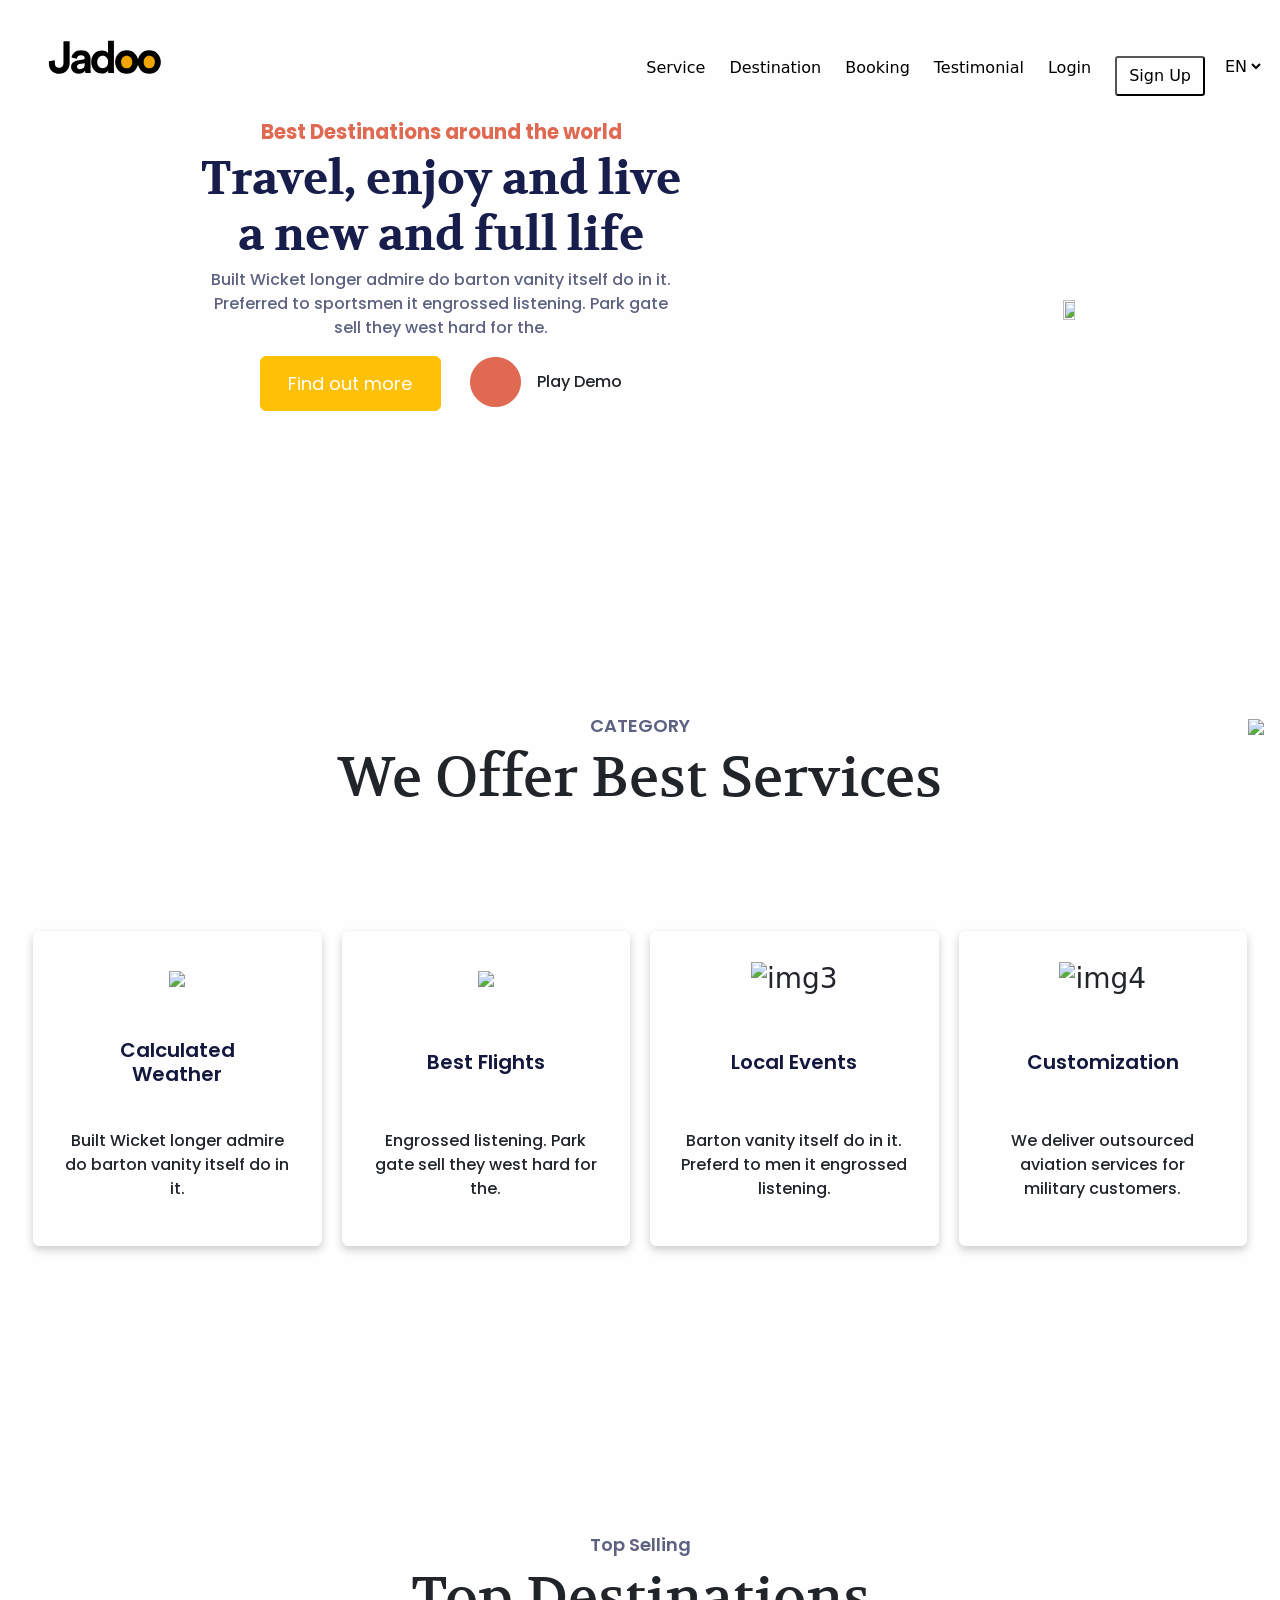
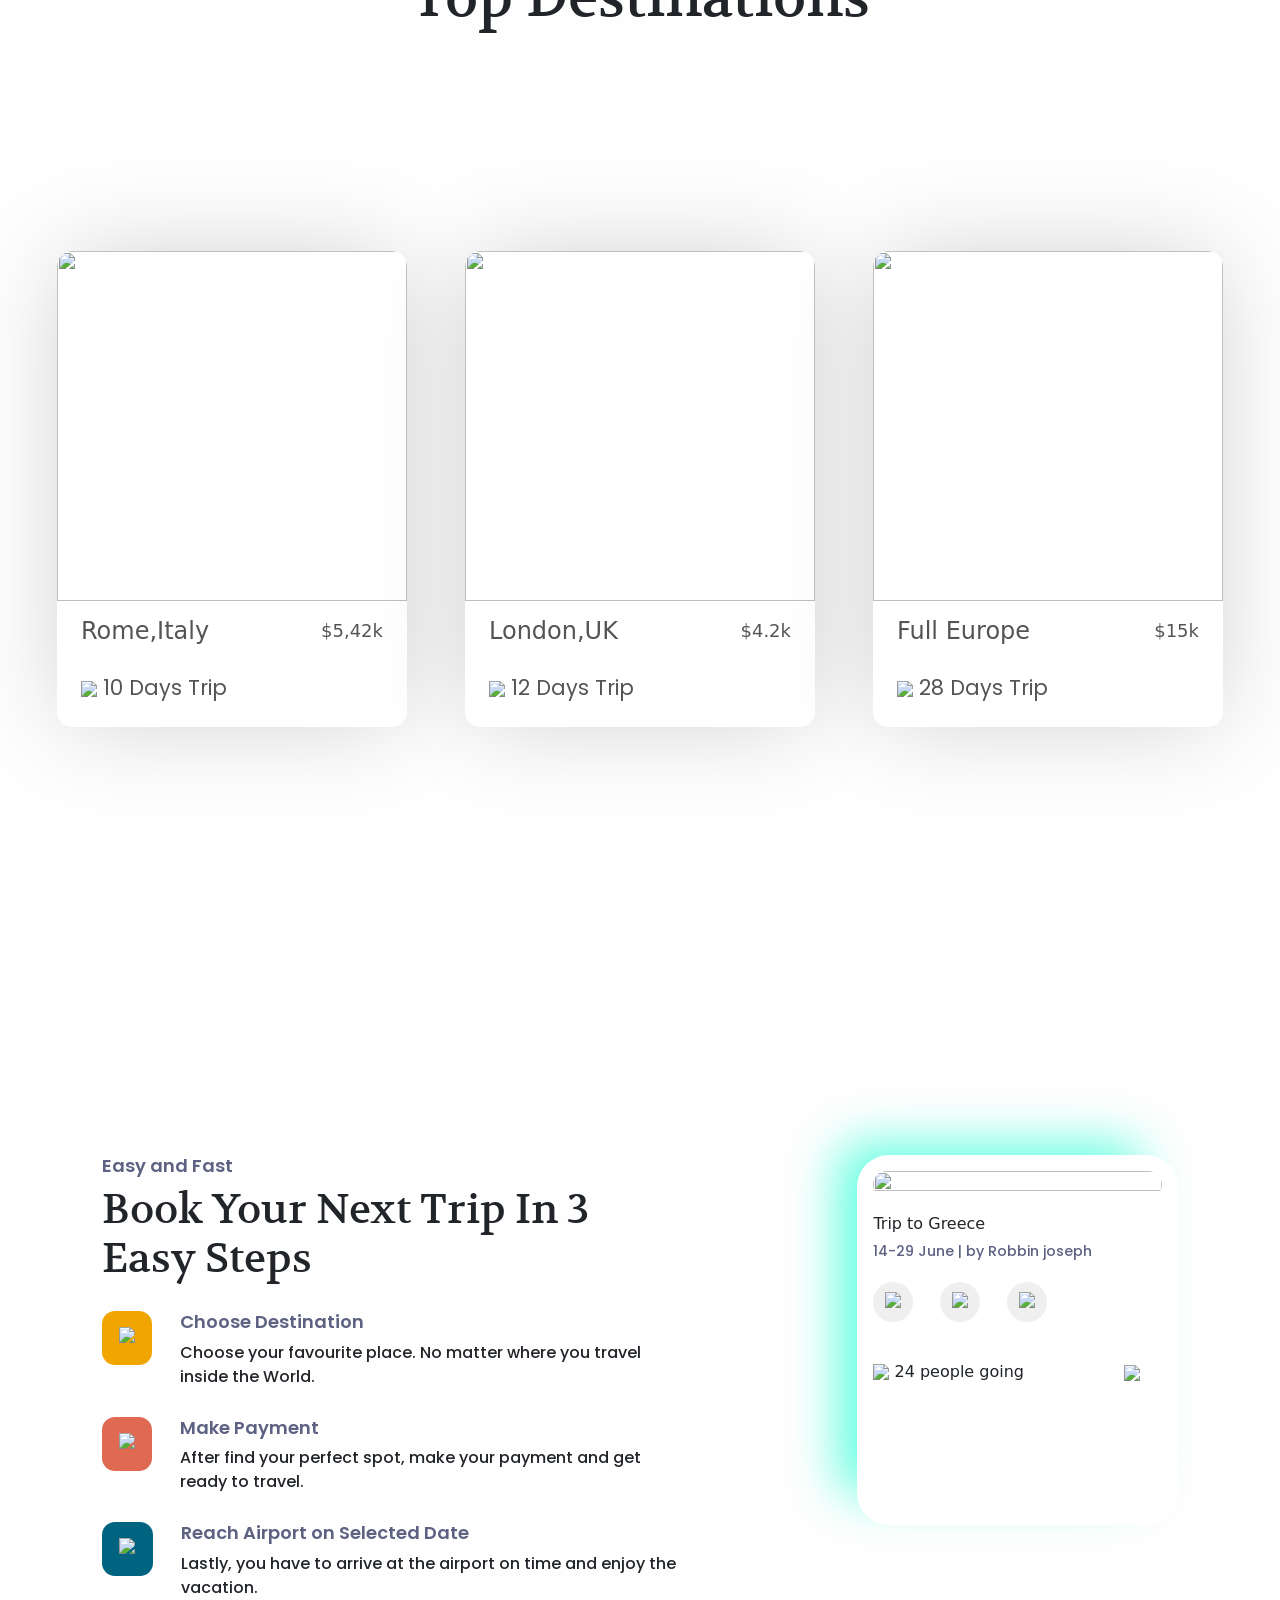
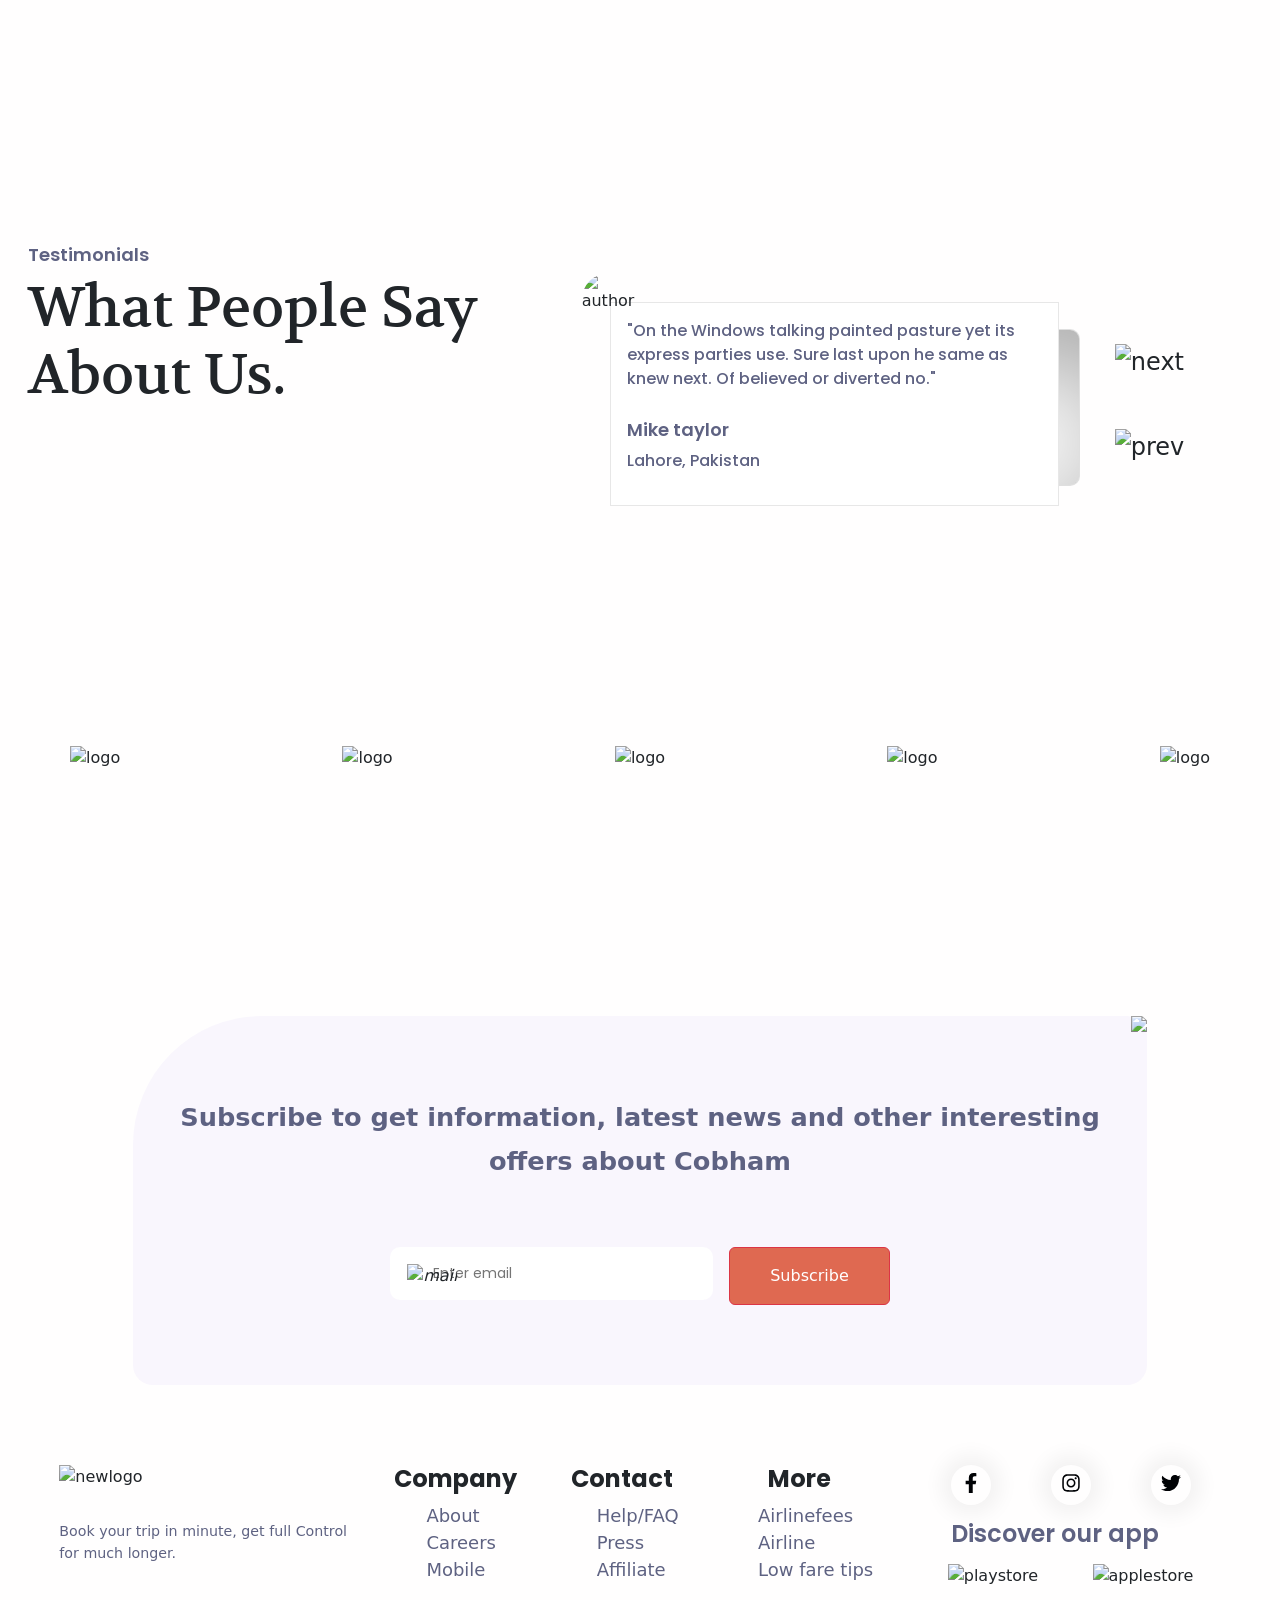
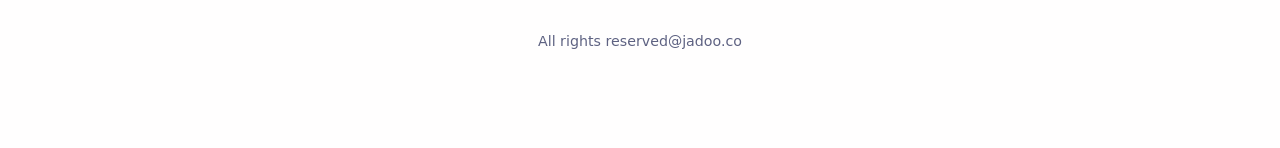
==== commit f951543b: "Update index.html" ====
--- a/index.html
+++ b/index.html
@@ -25,7 +25,7 @@
     <nav class="Topnav">
 
       <div class="hamimg">
-        <div class="jadooimg"><img class="jimg" src="C:\Users\Srinjoy\Documents\GitHub\jadootravel.github.io\Photos\logo (1).svg"></div>
+        <div class="jadooimg"><img class="jimg" src="./Photos/logo (1).svg"></div>
         <div class="hamburger"><img class="ham" src="C:\Users\Srinjoy\Desktop\HTML\Jadoo\Photos\hamburger.png"></div>
       </div>
 
@@ -443,4 +443,4 @@
 
 </body>
 
-</html>+</html>
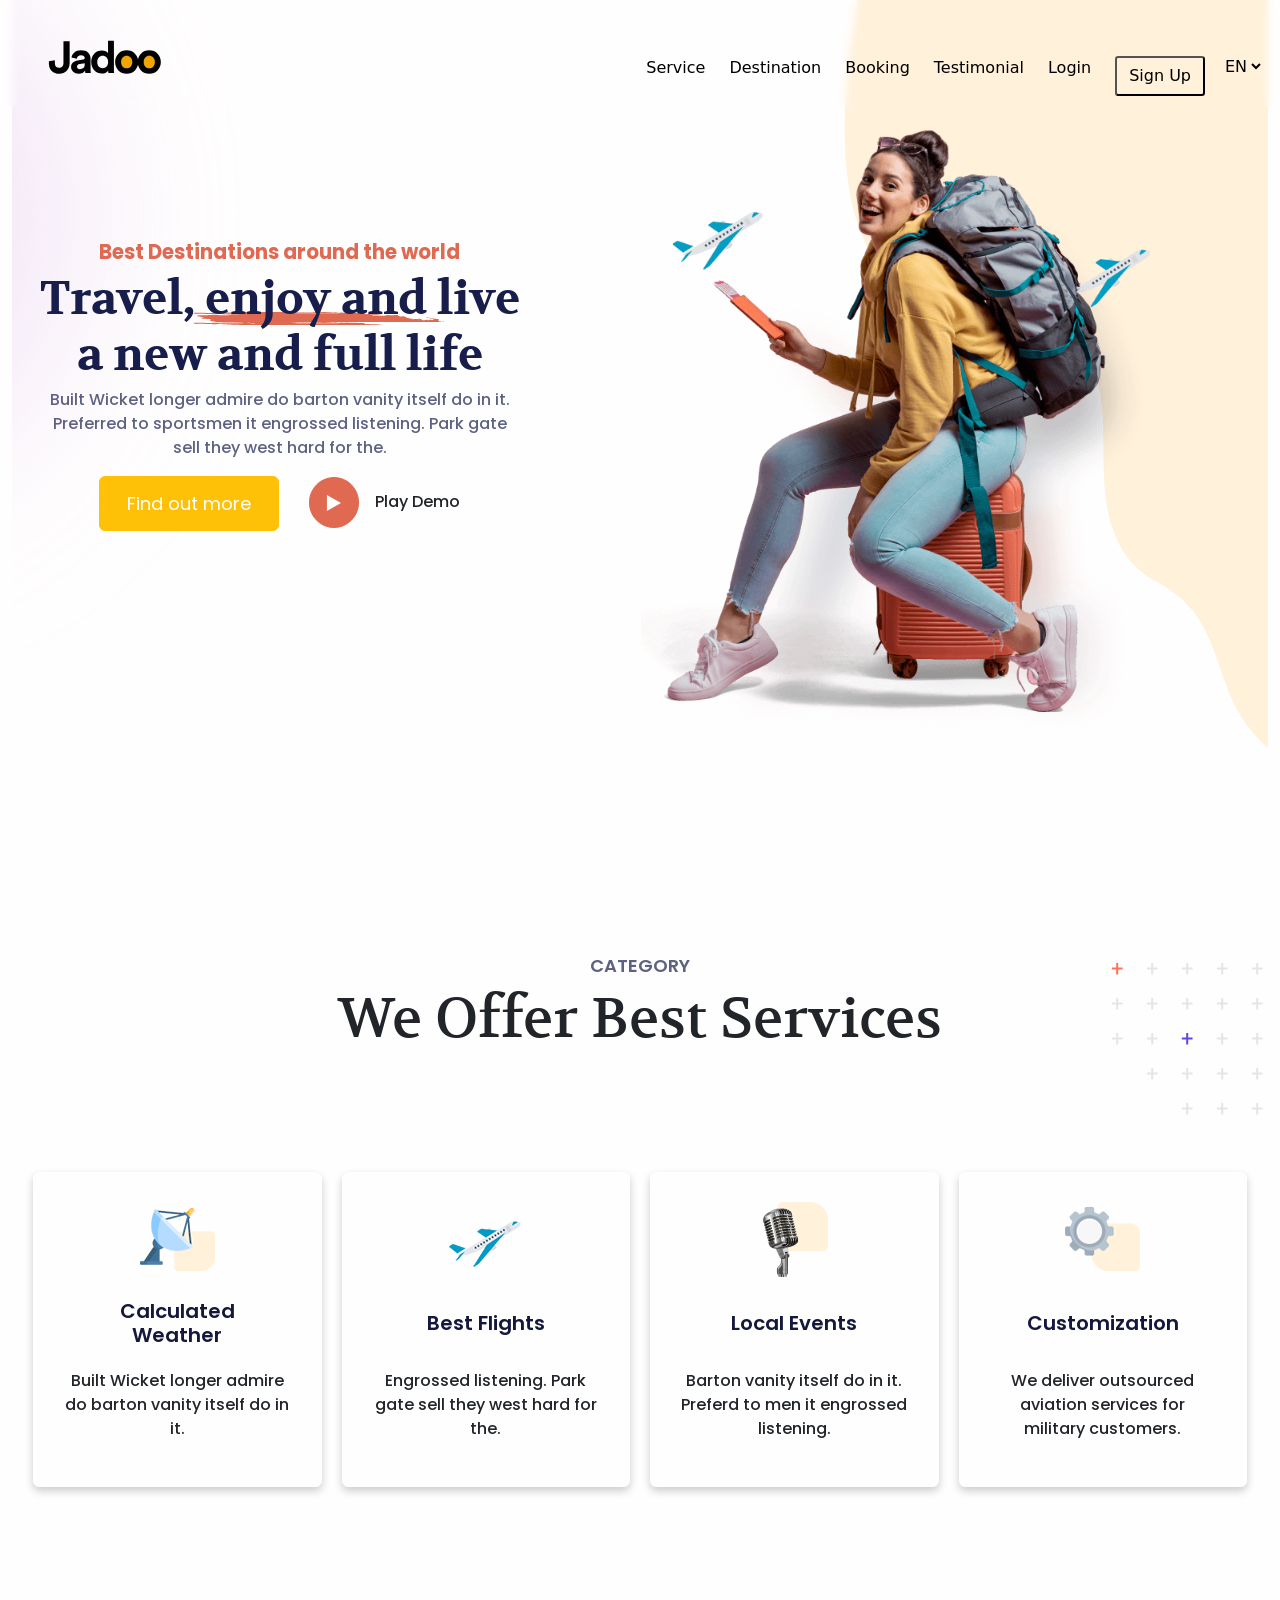
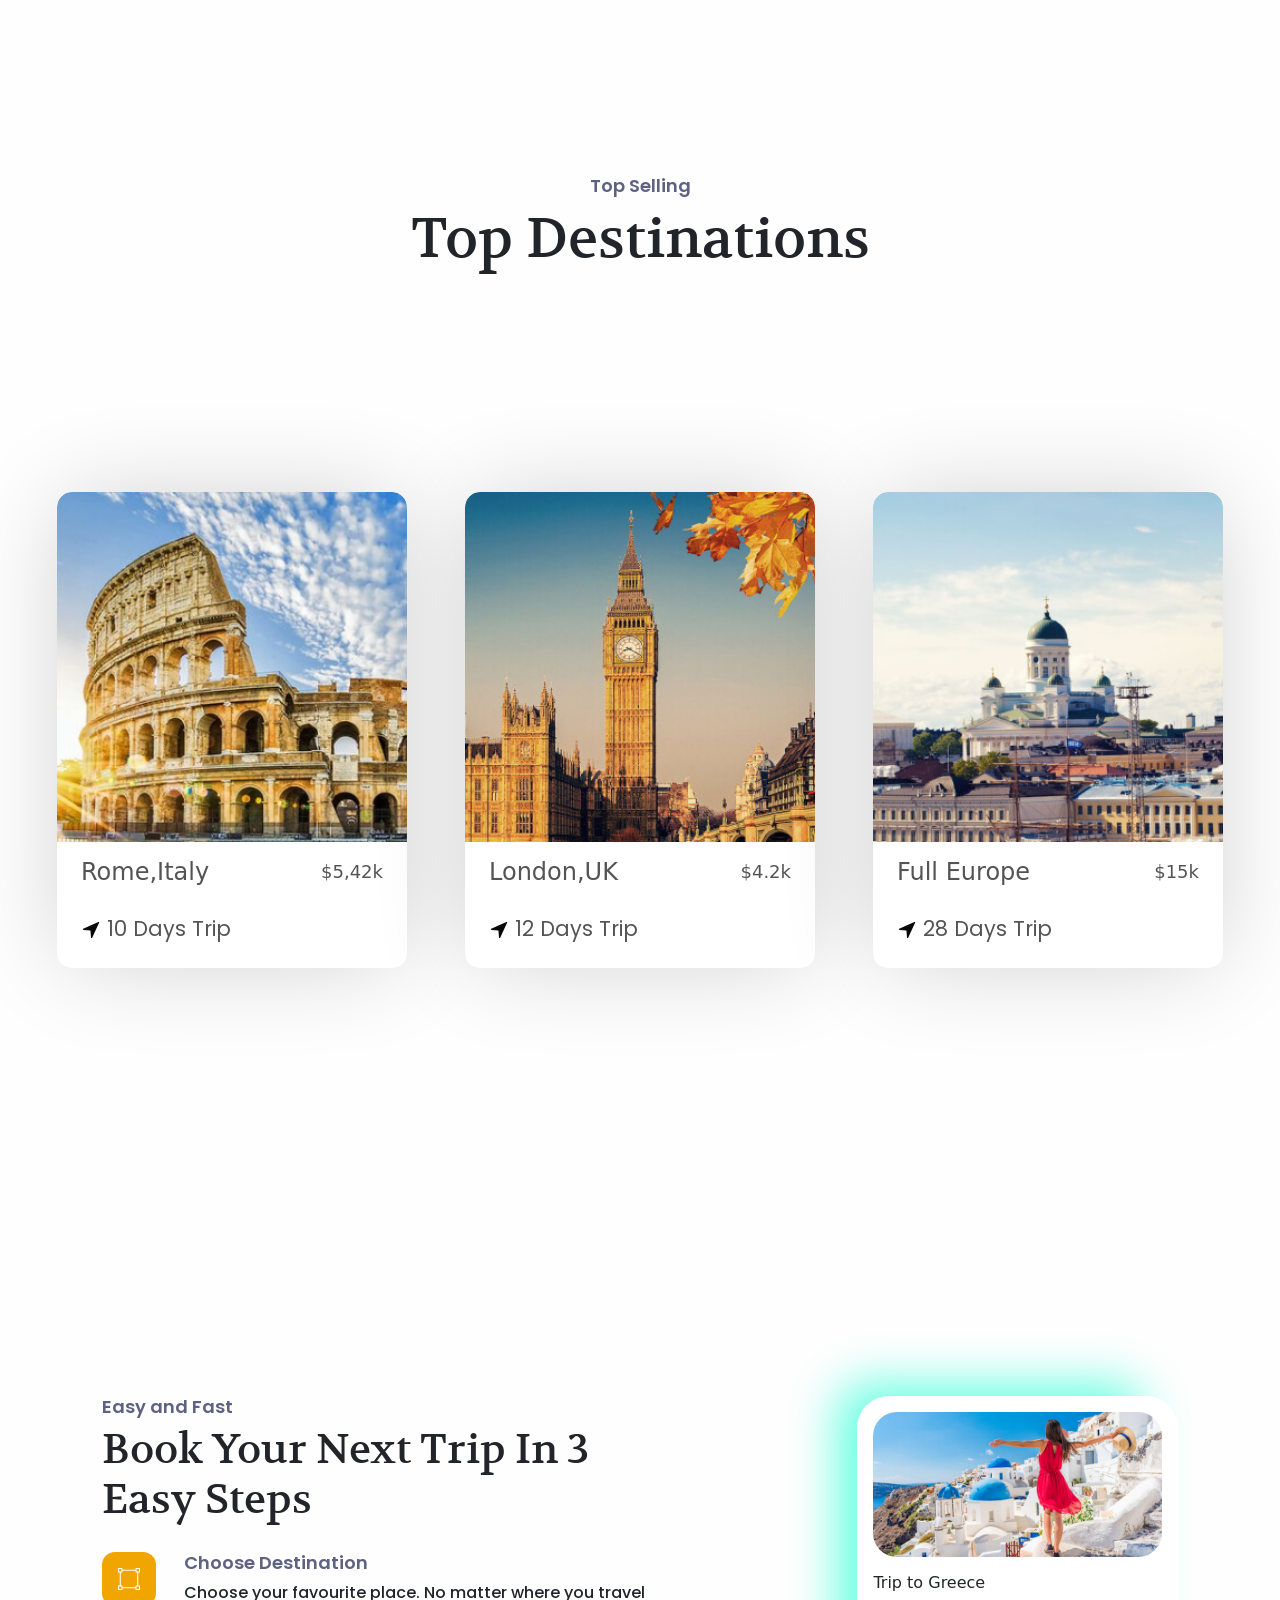
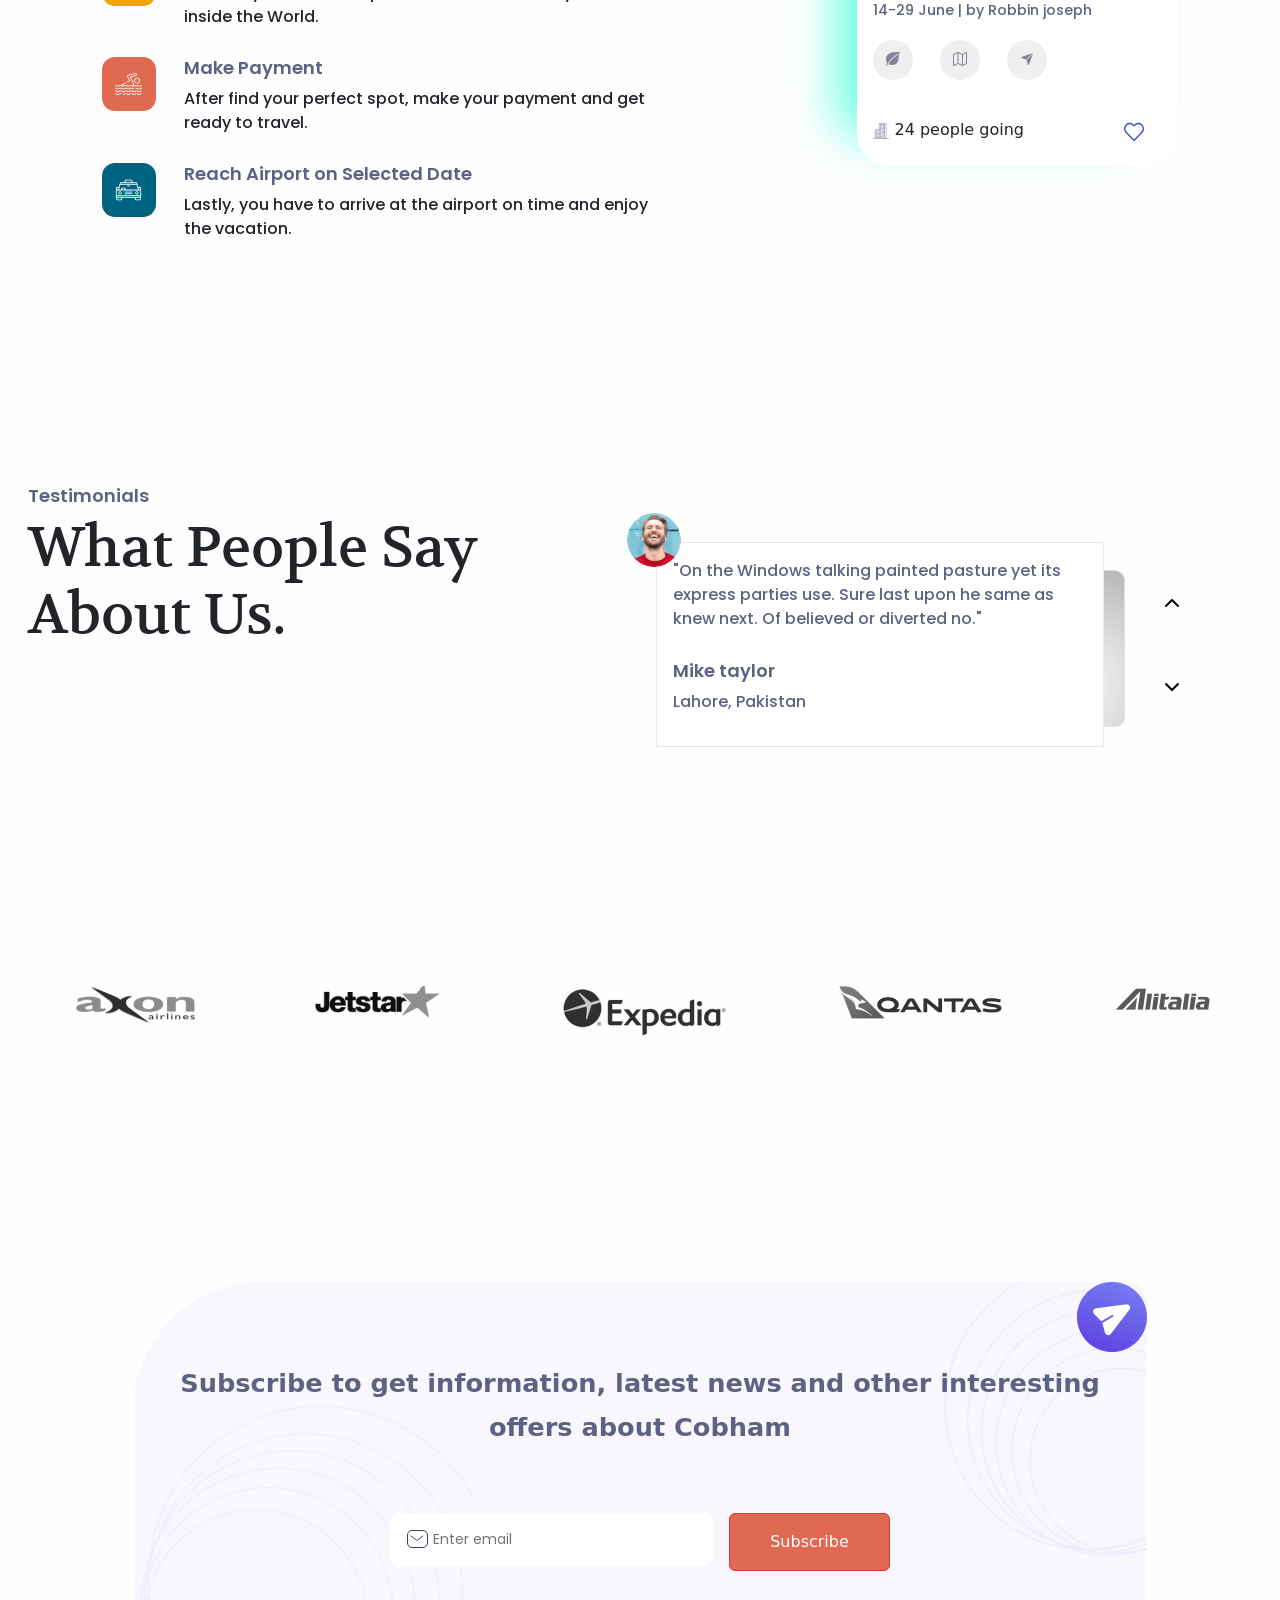
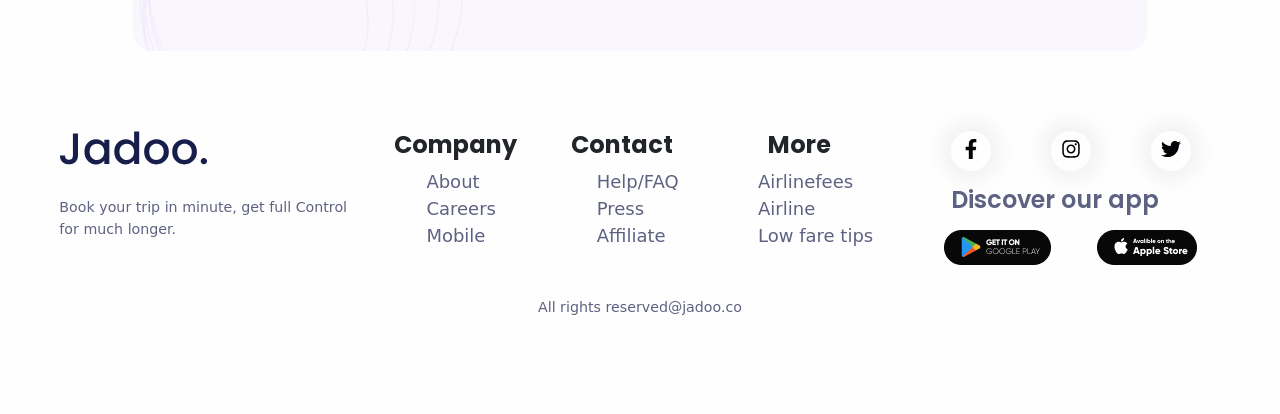
==== commit 334ec365: "Update index.html 4" ====
--- a/index.html
+++ b/index.html
@@ -25,8 +25,14 @@
     <nav class="Topnav">
 
       <div class="hamimg">
+
+
         <div class="jadooimg"><img class="jimg" src="./Photos/logo (1).svg"></div>
-        <div class="hamburger"><img class="ham" src="C:\Users\Srinjoy\Desktop\HTML\Jadoo\Photos\hamburger.png"></div>
+        <div class="hamburger"><img class="ham" src="./Photos/hamburger.png"></div>
+
+
+       
+
       </div>
 
 
@@ -78,23 +84,23 @@
             <span>
               <button type="button" class="btn btn-warning findoutbut">Find out more</button></span>
             <span><button class="play"><a href=""><img
-                    src="C:\Users\Srinjoy\Desktop\HTML\Jadoo\Photos\play.svg"></a></button>Play Demo</span>
+                    src="./Photos/play.svg"></a></button>Play Demo</span>
           </div>
         </div>
         <div>
-          <img class="ladyimg" src="C:\Users\Srinjoy\Desktop\HTML\Jadoo\Photos\hero-img.png">
+          <img class="ladyimg" src="./Photos/hero-img.png">
         </div>
       </div>
     </div>
     <div class="maincont2">
       <div class="content2">
-        <div class="shape1"><img src="C:\Users\Srinjoy\Desktop\HTML\Jadoo\Photos\shape.svg" style="max-width: 200px"></div>
+        <div class="shape1"><img src="./Photos/shape.svg" style="max-width: 200px"></div>
         <h5 class="middletext h5style">CATEGORY</h5>
         <h3 class="middletext h3style">We Offer Best Services</h3>
         <div class="row">
           <div class="column">
             <div class="card">
-              <h3><img src="C:\Users\Srinjoy\Desktop\HTML\Jadoo\Photos\icon1.png"></h3>
+              <h3><img src="./Photos/icon1.png"></h3>
               <h5>Calculated<br>Weather</h5>
               <p style="text-align: center descard">Built Wicket longer admire do barton vanity itself do in it.</p>
             </div>
@@ -102,7 +108,7 @@
 
           <div class="column">
             <div class="card">
-              <h3><img src="C:\Users\Srinjoy\Desktop\HTML\Jadoo\Photos\icon2.png"></h3>
+              <h3><img src="./Photos/icon2.png"></h3>
               <h5>Best Flights</h5>
 
               <p style="text-align: center desccard">Engrossed listening. Park gate sell they west hard for the.</p>
@@ -111,7 +117,7 @@
 
           <div class="column">
             <div class="card">
-              <h3><img src="C:\Users\Srinjoy\Desktop\HTML\Jadoo\Photos\icon3.png" alt="img3"></h3>
+              <h3><img src="./Photos/icon3.png" alt="img3"></h3>
               <h5>Local Events</h5>
 
               <p style="text-align: center desccard">Barton vanity itself do in it. Preferd to men it engrossed
@@ -121,7 +127,7 @@
 
           <div class="column">
             <div class="card">
-              <h3><img src="C:\Users\Srinjoy\Desktop\HTML\Jadoo\Photos\icon4.png" alt="img4"></h3>
+              <h3><img src="./Photos/icon4.png" alt="img4"></h3>
               <h5>Customization</h5>
 
               <p style="text-align: center desccard">We deliver outsourced aviation services for military customers.</p>
@@ -136,13 +142,13 @@
 
         <h5 class="middletext h5style">Top Selling</h5>
         <h3 class="middletext h3style">Top Destinations</h3>
-        <div class="Shape2"><img src="C:\Users\Srinjoy\Desktop\HTML\Jadoo\Photos\shape 2.svg"></div>
+        <div class="Shape2"><img src="./Photos/shape 2.svg"></div>
         <div class="row2">
           <div class="column2">
             <div class="showcase">
               <a href="#" class="travel-card">
                 <div class="image">
-                  <img src="C:\Users\Srinjoy\Desktop\HTML\Jadoo\Photos\dest1.jpg">
+                  <img src="./Photos/dest1.jpg">
                 </div>
                 <div class="content">
                   <div class="headingcard">
@@ -151,7 +157,7 @@
                     <div class="price">$5,42k</div>
                   </div>
                   <span class="topic">
-                    <img src="C:\Users\Srinjoy\Desktop\HTML\Jadoo\Photos\navigation.svg">
+                    <img src="./Photos/navigation.svg">
                     10 Days Trip</span>
                 </div>
               </a>
@@ -161,7 +167,7 @@
             <div class="showcase">
               <a href="#" class="travel-card">
                 <div class="image">
-                  <img src="C:\Users\Srinjoy\Desktop\HTML\Jadoo\Photos\dest2.jpg">
+                  <img src="./Photos/dest2.jpg">
                 </div>
                 <div class="content">
                   <div class="headingcard">
@@ -170,7 +176,7 @@
                     <div class="price">$4.2k</div>
                   </div>
                   <span class="topic">
-                    <img src="C:\Users\Srinjoy\Desktop\HTML\Jadoo\Photos\navigation.svg">
+                    <img src="./Photos/navigation.svg">
                     12 Days Trip</span>
                 </div>
               </a>
@@ -180,7 +186,7 @@
             <div class="showcase">
               <a href="#" class="travel-card">
                 <div class="image">
-                  <img src="C:\Users\Srinjoy\Desktop\HTML\Jadoo\Photos\dest3.jpg">
+                  <img src="./Photos/dest3.jpg">
                 </div>
                 <div class="content">
                   <div class="headingcard">
@@ -189,7 +195,7 @@
                     <div class="price">$15k</div>
                   </div>
                   <span class="topic">
-                    <img src="C:\Users\Srinjoy\Desktop\HTML\Jadoo\Photos\navigation.svg">
+                    <img src="./Photos/navigation.svg">
                     28 Days Trip</span>
                 </div>
               </a>
@@ -206,7 +212,7 @@
           <h5 class=" h5style bookh5">Easy and Fast</h5>
           <h3 class="h3style bookh3">Book Your Next Trip In 3 Easy Steps</h3>
           <div class="steps">
-            <div class="divsize" style="background-color:#F1A501;"><img src="C:\Users\Srinjoy\Desktop\HTML\Jadoo\Photos\selection.svg"></div>
+            <div class="divsize" style="background-color:#F1A501;"><img src="./Photos/selection.svg"></div>
             <div>
               <h5 class="h5style">Choose Destination</h5>
               <p class="trippara">Choose your favourite place. No matter
@@ -214,7 +220,7 @@
             </div>
           </div>
           <div class="steps">
-            <div class="divsize" style="background-color:#DF6951;"><img src="C:\Users\Srinjoy\Desktop\HTML\Jadoo\Photos\water-sport.svg"></div>
+            <div class="divsize" style="background-color:#DF6951;"><img src="./Photos/water-sport.svg"></div>
             <div>
               <h5 class="h5style">Make Payment</h5>
               <p class="trippara">After find your perfect spot, make your
@@ -222,7 +228,7 @@
             </div>
           </div>
           <div class="steps">
-            <div class="divsize" style="background-color:#006380;"><img src="C:\Users\Srinjoy\Desktop\HTML\Jadoo\Photos\taxi.svg"></div>
+            <div class="divsize" style="background-color:#006380;"><img src="./Photos/taxi.svg"></div>
             <div>
               <h5 class="h5style">Reach Airport on Selected Date</h5>
               <p class="trippara">Lastly, you have to arrive at the airport
@@ -233,7 +239,7 @@
         <div class="card4">
           <section class="TravelCard">
             <figure class="TravelCard-picture">
-              <img src="C:\Users\Srinjoy\Desktop\HTML\Jadoo\Photos\booking-img.jpg" class="bookingimg">
+              <img src="./Photos/booking-img.jpg" class="bookingimg">
 
             </figure>
             <aside class="TravelCard-info">
@@ -242,24 +248,24 @@
               <p class="TravelCard-country">14-29 June | by Robbin joseph</p>
               <div class="TravelCard-data">
                 <div class="travelbut">
-                  <button class="trvlbtn"><img src="C:\Users\Srinjoy\Desktop\HTML\Jadoo\Photos\leaf.svg"></button>
-                  <button class="trvlbtn"><img src="C:\Users\Srinjoy\Desktop\HTML\Jadoo\Photos\map.svg"></button>
-                  <button class="trvlbtn"><img src="C:\Users\Srinjoy\Desktop\HTML\Jadoo\Photos\send.svg"></button>
+                  <button class="trvlbtn"><img src="./Photos/leaf.svg"></button>
+                  <button class="trvlbtn"><img src="./Photos/map.svg"></button>
+                  <button class="trvlbtn"><img src="./Photos/send.svg"></button>
                 </div>
                 <div class="peoplegoing">
                   <div>
-                    <img src="C:\Users\Srinjoy\Desktop\HTML\Jadoo\Photos\building.svg" class="building">
+                    <img src="./Photos/building.svg" class="building">
                     <span class="going_text">24 people going</span>
                   </div>
                   <div class="heart">
                     <button>
-                      <img src="C:\Users\Srinjoy\Desktop\HTML\Jadoo\Photos\heart.svg">
+                      <img src="./Photos/heart.svg">
                     </button>
                   </div>
                   <div class="popup">
                     <div class="popcont">
                       <div>
-                        <img src="C:\Users\Srinjoy\Desktop\HTML\Jadoo\Photos\favorite-placeholder.png" class="popimg">
+                        <img src="./Photos/favorite-placeholder.png" class="popimg">
                       </div>
                       <div class="poptext">
                         <p class="ongoingpara h5style">Ongoing</p>
@@ -291,7 +297,7 @@
           <div class="container">
             <div class="slide-container">
               <div class="slide" pos="1">
-                <img src="C:\Users\Srinjoy\Desktop\HTML\Jadoo\Photos\author.png" alt="author1" class="author">
+                <img src="./Photos/author.png" alt="author1" class="author">
 
                 <div class="authormain">
                   <p class="custpara">"On the Windows talking painted pasture yet its express parties use. Sure last
@@ -302,7 +308,7 @@
                 </div>
               </div>
               <div class="slide" pos="2" style="opacity:0">
-                <img src="C:\Users\Srinjoy\Desktop\HTML\Jadoo\Photos\author2.png" alt="author1" class="author">
+                <img src="./Photos/author2.png" alt="author1" class="author">
 
                 <div class="authormain">
                   <p class="custpara">"Jadoo is recognized as one of the finest travel agency in the world. When it came
@@ -312,7 +318,7 @@
                 </div>
               </div>
               <div class="slide" pos="3" style="opacity:0">
-                <img src="C:\Users\Srinjoy\Desktop\HTML\Jadoo\Photos\author3.png" alt="author1" class="author">
+                <img src="./Photos/author3.png" alt="author1" class="author">
 
                 <div class="authormain">
                   <p class="custpara">"On the Windows talking painted pasture yet its express parties use. Sure last
@@ -322,9 +328,9 @@
                 </div>
               </div>
               <div class="slide-toggle-container">
-                <p class="slide-toggle" direction="prev"><img src="C:\Users\Srinjoy\Desktop\HTML\Jadoo\Photos\up.svg" alt="next">
+                <p class="slide-toggle" direction="prev"><img src="./Photos/up.svg" alt="next">
                 </p>
-                <p class="slide-toggle" direction="next"><img src="C:\Users\Srinjoy\Desktop\HTML\Jadoo\Photos\down.svg" alt="prev"></p>
+                <p class="slide-toggle" direction="next"><img src="./Photos/down.svg" alt="prev"></p>
               </div>
             </div>
           </div>
@@ -333,24 +339,24 @@
     </div>
     <div class="maincont6">
       <div class="content6">
-        <div class="logoitem"><img src="C:\Users\Srinjoy\Desktop\HTML\Jadoo\Photos\1.png" alt="logo"></div>
-        <div class="logoitem"><img src="C:\Users\Srinjoy\Desktop\HTML\Jadoo\Photos\2.png" alt="logo"></div>
-        <div class="logoitem"><img src="C:\Users\Srinjoy\Desktop\HTML\Jadoo\Photos\3.png" alt="logo"></div>
-        <div class="logoitem"><img src="C:\Users\Srinjoy\Desktop\HTML\Jadoo\Photos\4.png" alt="logo"></div>
-        <div class="logoitem"><img src="C:\Users\Srinjoy\Desktop\HTML\Jadoo\Photos\5.png" alt="logo"></div>
+        <div class="logoitem"><img src="./Photos/1.png" alt="logo"></div>
+        <div class="logoitem"><img src="./Photos/2.png" alt="logo"></div>
+        <div class="logoitem"><img src="./Photos/3.png" alt="logo"></div>
+        <div class="logoitem"><img src="./Photos/4.png" alt="logo"></div>
+        <div class="logoitem"><img src="./Photos/5.png" alt="logo"></div>
       </div>
     </div>
     <div class="maincont7">
 
       <div class="content7">
-        <img src="C:\Users\Srinjoy\Desktop\HTML\Jadoo\Photos\send.png" class="sendpng">
-        <img src="C:\Users\Srinjoy\Desktop\HTML\Jadoo\Photos\shape-bg1.png" alt="" class="emailshape1">
-        <img src="C:\Users\Srinjoy\Desktop\HTML\Jadoo\Photos\shape-bg2.png" alt="" class="emailshape2">
+        <img src="./Photos/send.png" class="sendpng">
+        <img src="./Photos/shape-bg1.png" alt="" class="emailshape1">
+        <img src="./Photos/shape-bg2.png" alt="" class="emailshape2">
         <h2 class="h2style">Subscribe to get information, latest news and other interesting offers about Cobham</h2>
         <form action="#" class="formemail">
           <div class="emailbox">
             <i>
-              <img src="C:\Users\Srinjoy\Desktop\HTML\Jadoo\Photos\mail.svg" alt="mail" class="mail">
+              <img src="./Photos/mail.svg" alt="mail" class="mail">
             </i>
             <input type="email" id="email" name="email" placeholder="Enter email">
 
@@ -366,7 +372,7 @@
       <div class="footcont">
         <div class="footrow">
           <div class="footcol">
-            <img src="C:\Users\Srinjoy\Desktop\HTML\Jadoo\Photos\logo2.svg" alt="newlogo" class="newlogo">
+            <img src="./Photos/logo2.svg" alt="newlogo" class="newlogo">
             <p class="footerpara">Book your trip in minute, get full Control<br>for much longer.</p>
           </div>
           <div class="footcol">
@@ -428,8 +434,8 @@
             </div>
             <h4 class="h4style">Discover our app</h4>
             <div class="downloadthisimg">
-              <img src="C:\Users\Srinjoy\Desktop\HTML\Jadoo\Photos\play-store.png" alt="playstore">
-              <img src="C:\Users\Srinjoy\Desktop\HTML\Jadoo\Photos\apple-store.png" alt="applestore">
+              <img src="./Photos/play-store.png" alt="playstore">
+              <img src="./Photos/apple-store.png" alt="applestore">
             </div>
             
           </div>
--- a/jadoo.css
+++ b/jadoo.css
@@ -368,7 +368,7 @@
     top: 2.5rem;
     width: 20rem;
     height: 0.8125rem;
-    background-image: url("C:/Users/Srinjoy/Desktop/HTML/Jadoo/Photos/herotitle.svg");
+    background-image: url("./Photos/herotitle.svg");
     background-size: contain;
     z-index: -1;
 }
@@ -397,7 +397,7 @@
 }
 
 .maincont1 {
-    background-image: url("C:/Users/Srinjoy/Desktop/HTML/Jadoo/Photos/hero-bg.svg");
+    background-image: url("./Photos/hero-bg.svg");
     background-size: cover;
 
 }
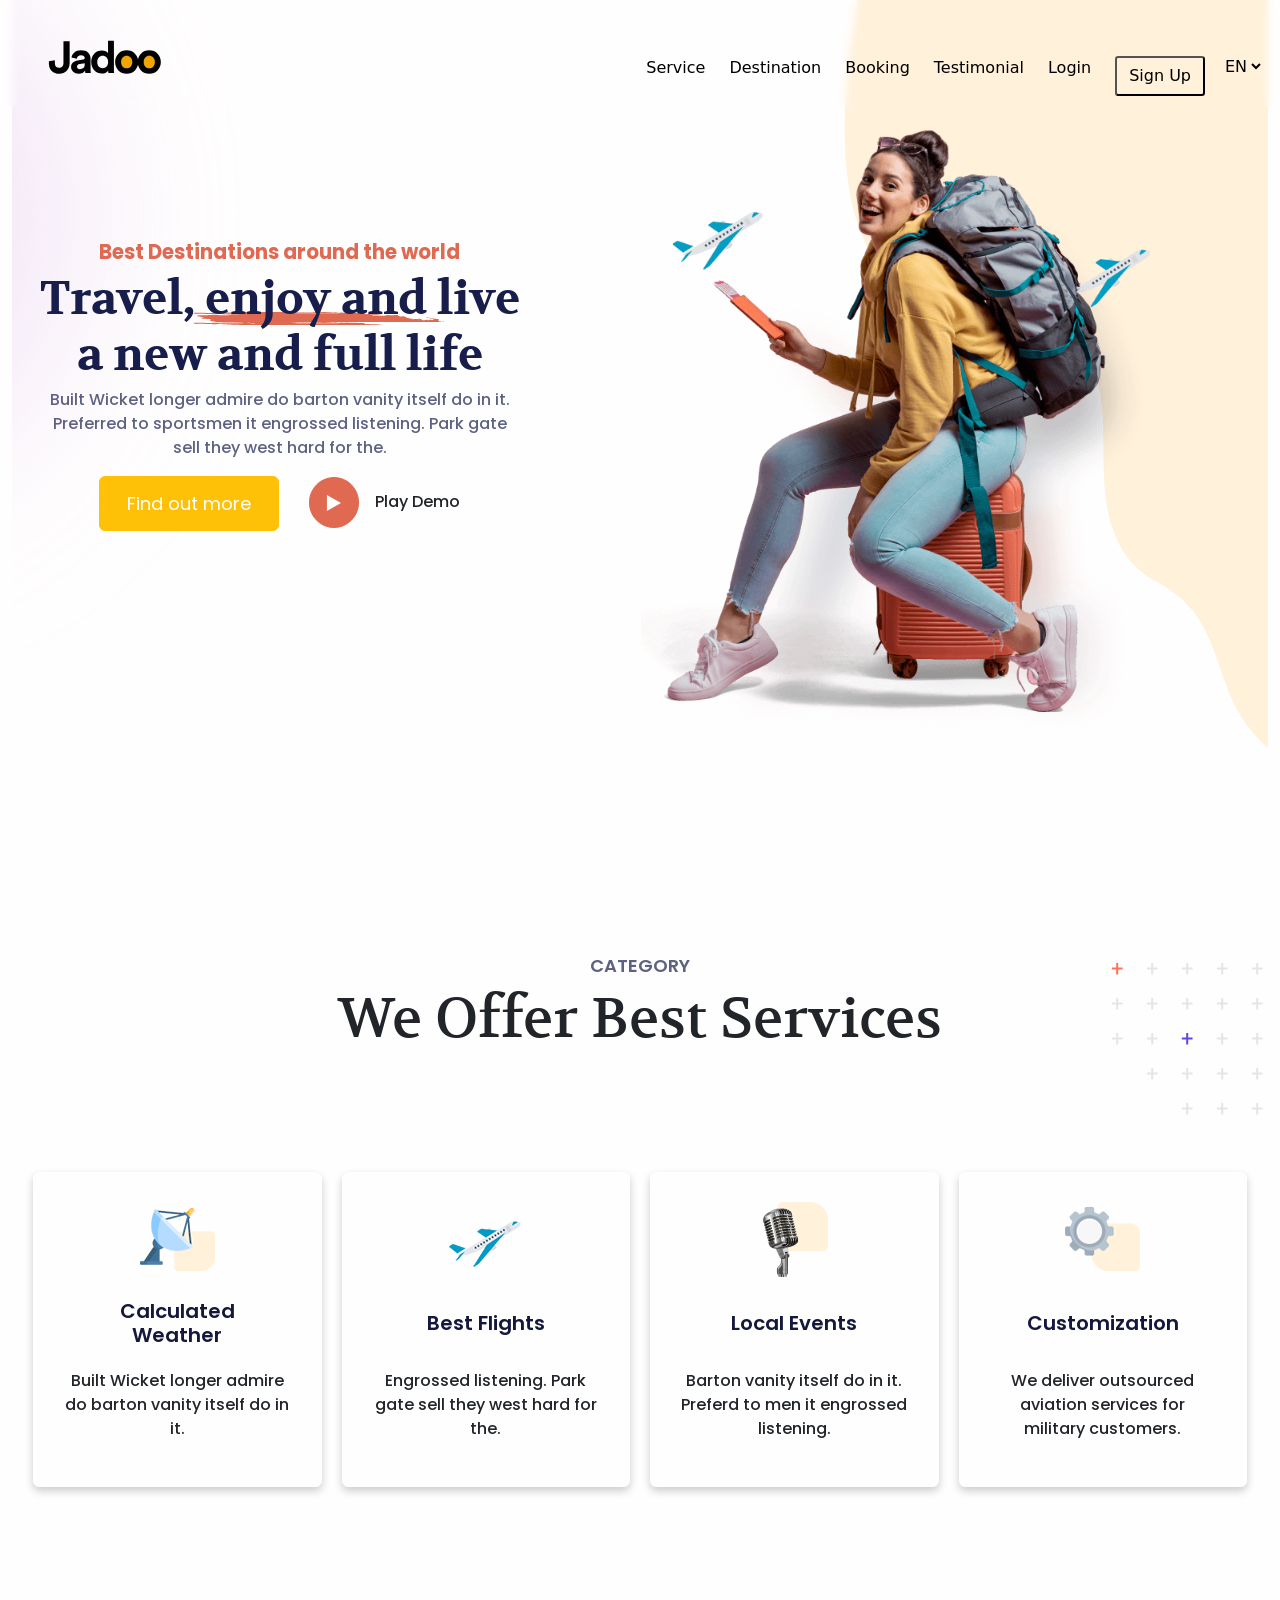
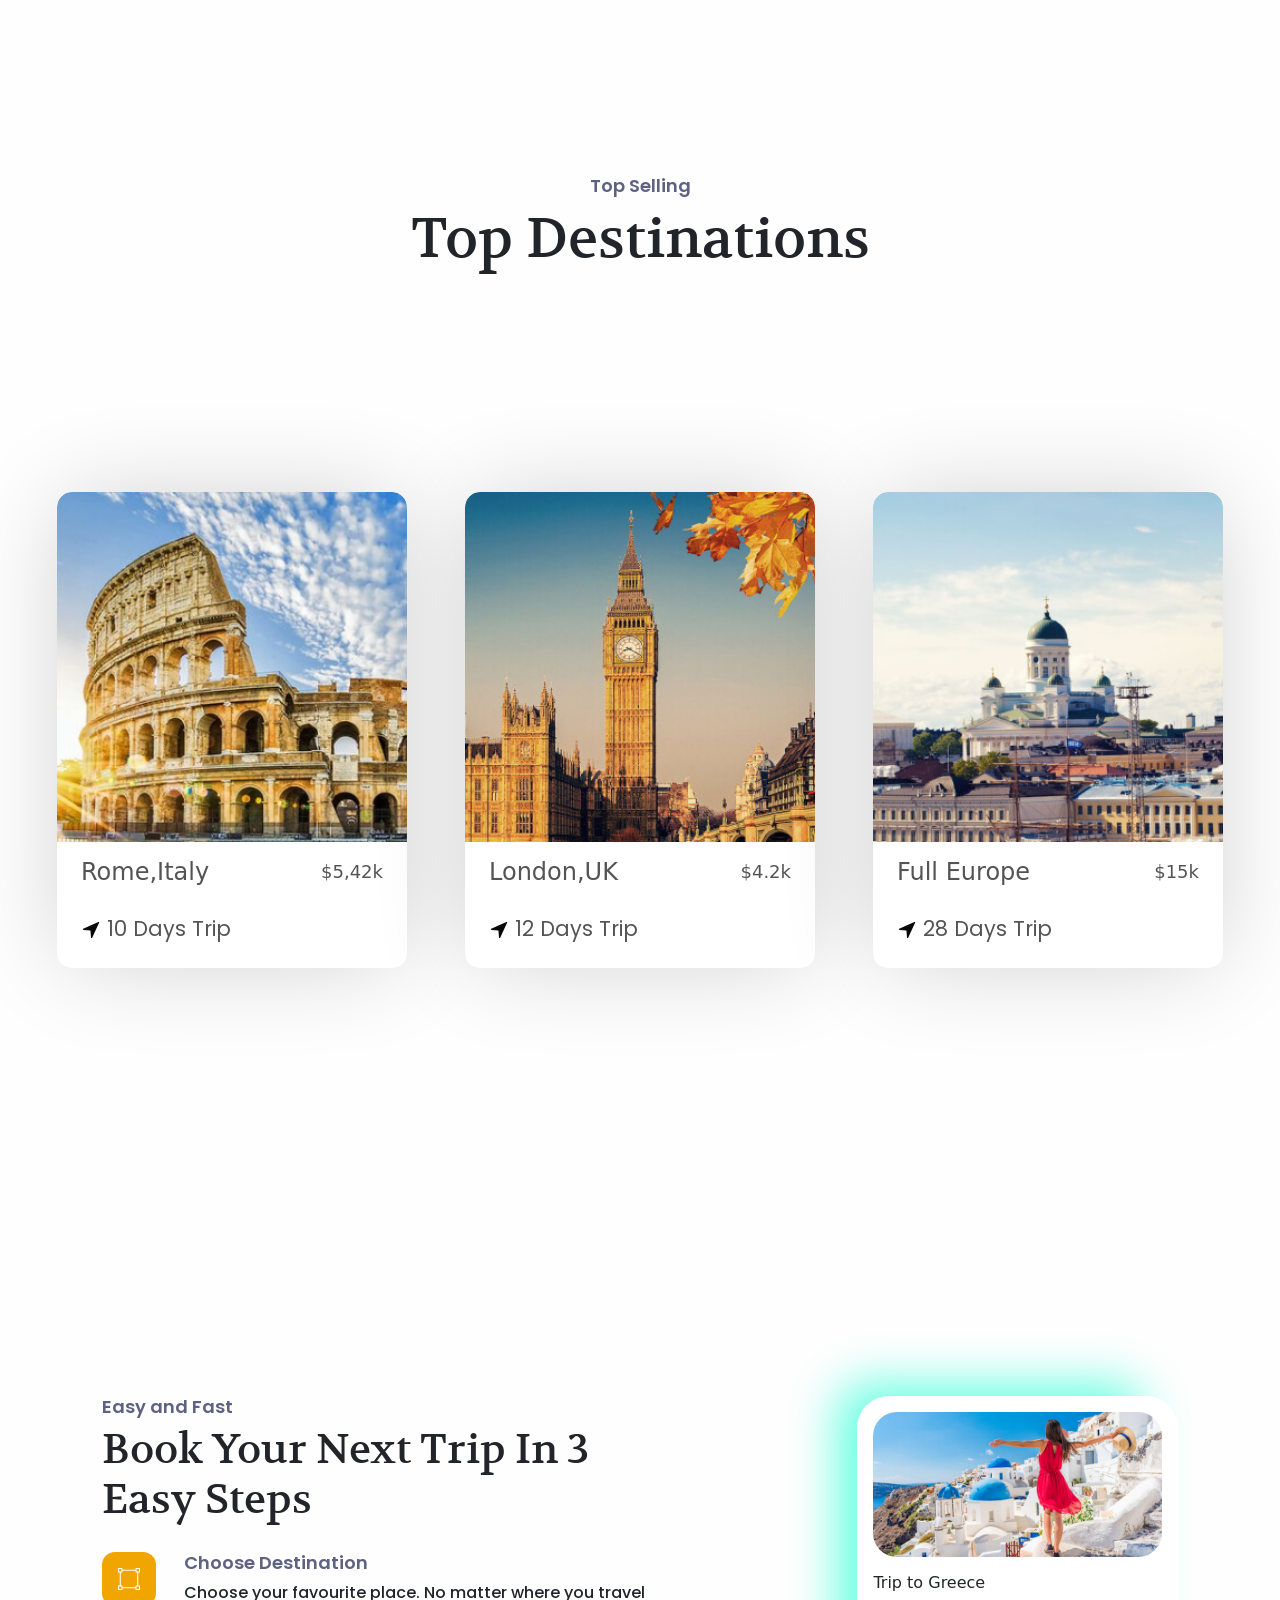
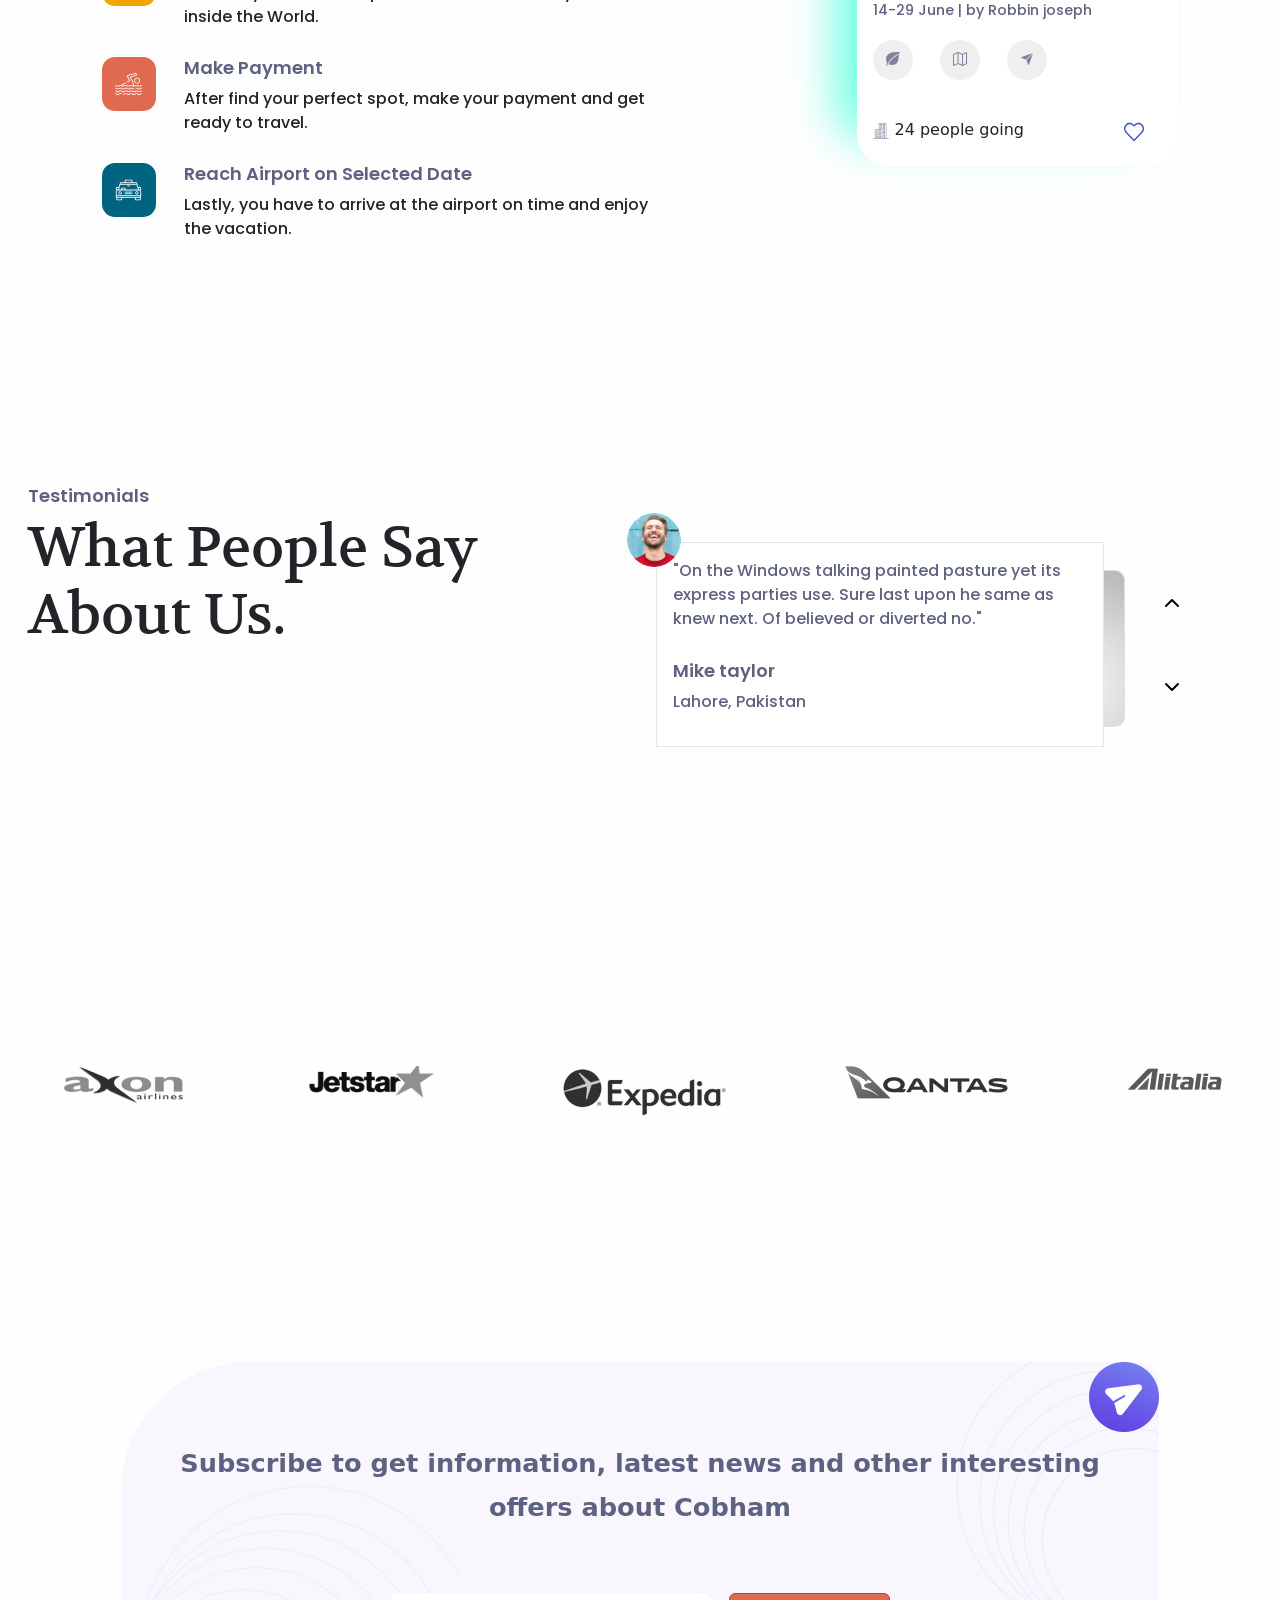
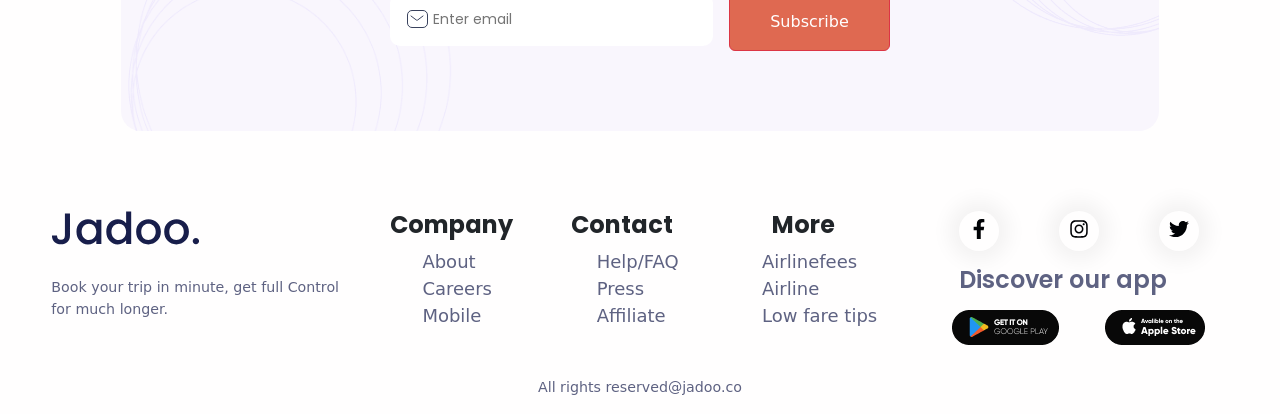
==== commit 6d96d39b: "Create index.html" ====
--- a/index.html
+++ b/index.html
@@ -1,3 +1,4 @@
+<!-- Code by Srinjoy Roy -->
 <!DOCTYPE html>
 <html lang="en">
 
@@ -7,10 +8,6 @@
   <title>Jadoo| Travel landing page</title>
   <link href="https://cdn.jsdelivr.net/npm/bootstrap@5.3.0/dist/css/bootstrap.min.css" rel="stylesheet"
     integrity="sha384-9ndCyUaIbzAi2FUVXJi0CjmCapSmO7SnpJef0486qhLnuZ2cdeRhO02iuK6FUUVM" crossorigin="anonymous">
-
-  <script src="https://cdn.jsdelivr.net/npm/bootstrap@5.3.0/dist/js/bootstrap.bundle.min.js"
-    integrity="sha384-geWF76RCwLtnZ8qwWowPQNguL3RmwHVBC9FhGdlKrxdiJJigb/j/68SIy3Te4Bkz"
-    crossorigin="anonymous"></script>
   <script src="https://ajax.googleapis.com/ajax/libs/jquery/3.7.0/jquery.min.js" defer></script>
   <link rel="stylesheet" href="jadoo.css">
   <script src="jadoo.js" defer></script>
@@ -27,21 +24,23 @@
       <div class="hamimg">
 
 
-        <div class="jadooimg"><img class="jimg" src="./Photos/logo (1).svg"></div>
+
+        <div class="jadooimg"><a href="#"><img class="jimg" src="./Photos/logo (1).svg"></a></div>
         <div class="hamburger"><img class="ham" src="./Photos/hamburger.png"></div>
 
 
-       
+
+
 
       </div>
 
 
       <ul class="topnavul selector">
-        <li><a href="#">Service</a></li>
-        <li><a href="#">Destination</a></li>
-        <li><a href="#">Booking</a></li>
-        <li><a href="#">Testimonial</a></li>
-        <li><a href="#">Login</a></li>
+        <li><a href="#B">Service</a></li>
+        <li><a href="#C">Destination</a></li>
+        <li><a href="#D">Booking</a></li>
+        <li><a href="#E">Testimonial</a></li>
+        <li><a href="#F">Login</a></li>
         <li><a href="#"><button class="signupbut">Sign Up</button></a></li>
         <li class="removerigthmargin">
           <select class="langdrop">
@@ -51,11 +50,11 @@
         </li>
       </ul>
       <ul class="out">
-        <li><a href="#">Service</a></li>
-        <li><a href="#">Destination</a></li>
-        <li><a href="#">Booking</a></li>
-        <li><a href="#">Testimonial</a></li>
-        <li><a href="#">Login</a></li>
+        <li><a href="#B">Service</a></li>
+        <li><a href="#C">Destination</a></li>
+        <li><a href="#D">Booking</a></li>
+        <li><a href="#E">Testimonial</a></li>
+        <li><a href="#F">Login</a></li>
         <li><a href="#"><button class="signupbut">Sign Up</button></a></li>
         <li>
           <select class="langdrop">
@@ -83,8 +82,7 @@
           <div class="findplay">
             <span>
               <button type="button" class="btn btn-warning findoutbut">Find out more</button></span>
-            <span><button class="play"><a href=""><img
-                    src="./Photos/play.svg"></a></button>Play Demo</span>
+            <span><button class="play"><a href=""><img src="./Photos/play.svg"></a></button>Play Demo</span>
           </div>
         </div>
         <div>
@@ -92,7 +90,7 @@
         </div>
       </div>
     </div>
-    <div class="maincont2">
+    <div class="maincont2" id="B">
       <div class="content2">
         <div class="shape1"><img src="./Photos/shape.svg" style="max-width: 200px"></div>
         <h5 class="middletext h5style">CATEGORY</h5>
@@ -137,7 +135,7 @@
       </div>
 
     </div>
-    <div class="maincont3">
+    <div class="maincont3" id="C">
       <div class="content3">
 
         <h5 class="middletext h5style">Top Selling</h5>
@@ -206,7 +204,7 @@
 
       </div>
     </div>
-    <div class="maincont4">
+    <div class="maincont4" id="D">
       <div class="content4">
         <div class="textarea4">
           <h5 class=" h5style bookh5">Easy and Fast</h5>
@@ -285,58 +283,61 @@
         </div>
       </div>
     </div>
-  </div>
-  <div class="maincont5">
-    <div class="content5">
-      <div class="textarea5">
-        <h5 class="h5style">Testimonials</h5>
-        <h3 class="h3style">What People Say About Us.</h3>
-      </div>
-      <div class="card5">
-        <div class="maincar">
-          <div class="container">
-            <div class="slide-container">
-              <div class="slide" pos="1">
-                <img src="./Photos/author.png" alt="author1" class="author">
-
-                <div class="authormain">
-                  <p class="custpara">"On the Windows talking painted pasture yet its express parties use. Sure last
-                    upon he same as knew
-                    next. Of believed or diverted no."</p>
-                  <h5 class="h5style">Mike taylor</h5>
-                  <p class="placepara">Lahore, Pakistan</p>
+    <div class="maincont5" id="E">
+      <div class="content5">
+        <div class="textarea5">
+          <h5 class="h5style">Testimonials</h5>
+          <h3 class="h3style">What People Say About Us.</h3>
+        </div>
+        <div class="card5">
+          <div class="maincar">
+            <div class="container">
+              <div class="slide-container">
+                <div class="slide" pos="1">
+                  <img src="./Photos/author.png" alt="author1" class="author">
+
+                  <div class="authormain">
+                    <p class="custpara">"On the Windows talking painted pasture yet its express parties use. Sure last
+                      upon he same as knew
+                      next. Of believed or diverted no."</p>
+                    <h5 class="h5style">Mike taylor</h5>
+                    <p class="placepara">Lahore, Pakistan</p>
+                  </div>
+                </div>
+                <div class="slide" pos="2" style="opacity:0">
+                  <img src="./Photos/author2.png" alt="author1" class="author">
+
+                  <div class="authormain">
+                    <p class="custpara">"Jadoo is recognized as one of the finest travel agency in the world. When it
+                      came
+                      to planning a trip, I found them to be dependable."</p>
+                    <h5 class="h5style">Thomas Wagon</h5>
+                    <p class="placepara">CEO of Red Button</p>
+                  </div>
+                </div>
+                <div class="slide" pos="3" style="opacity:0">
+                  <img src="./Photos/author3.png" alt="author1" class="author">
+
+                  <div class="authormain">
+                    <p class="custpara">"On the Windows talking painted pasture yet its express parties use. Sure last
+                      upon he same as knew next. Of believed or diverted no."</p>
+                    <h5 class="h5style">Kelly Willium</h5>
+                    <p class="placepara">Khulna, Bangladesh</p>
+                  </div>
+                </div>
+                <div class="slide-toggle-container">
+                  <p class="slide-toggle" direction="prev"><img src="./Photos/up.svg" alt="next">
+                  </p>
+                  <p class="slide-toggle" direction="next"><img src="./Photos/down.svg" alt="prev"></p>
                 </div>
               </div>
-              <div class="slide" pos="2" style="opacity:0">
-                <img src="./Photos/author2.png" alt="author1" class="author">
-
-                <div class="authormain">
-                  <p class="custpara">"Jadoo is recognized as one of the finest travel agency in the world. When it came
-                    to planning a trip, I found them to be dependable."</p>
-                  <h5 class="h5style">Thomas Wagon</h5>
-                  <p class="placepara">CEO of Red Button</p>
-                </div>
-              </div>
-              <div class="slide" pos="3" style="opacity:0">
-                <img src="./Photos/author3.png" alt="author1" class="author">
-
-                <div class="authormain">
-                  <p class="custpara">"On the Windows talking painted pasture yet its express parties use. Sure last
-                    upon he same as knew next. Of believed or diverted no."</p>
-                  <h5 class="h5style">Kelly Willium</h5>
-                  <p class="placepara">Khulna, Bangladesh</p>
-                </div>
-              </div>
-              <div class="slide-toggle-container">
-                <p class="slide-toggle" direction="prev"><img src="./Photos/up.svg" alt="next">
-                </p>
-                <p class="slide-toggle" direction="next"><img src="./Photos/down.svg" alt="prev"></p>
-              </div>
-            </div>
-          </div>
-        </div>
-      </div>
-    </div>
+            </div>
+          </div>
+        </div>
+      </div>
+
+    </div>
+
     <div class="maincont6">
       <div class="content6">
         <div class="logoitem"><img src="./Photos/1.png" alt="logo"></div>
@@ -346,7 +347,7 @@
         <div class="logoitem"><img src="./Photos/5.png" alt="logo"></div>
       </div>
     </div>
-    <div class="maincont7">
+    <div class="maincont7" id="F">
 
       <div class="content7">
         <img src="./Photos/send.png" class="sendpng">
@@ -437,16 +438,17 @@
               <img src="./Photos/play-store.png" alt="playstore">
               <img src="./Photos/apple-store.png" alt="applestore">
             </div>
-            
-          </div>
-          
+
+          </div>
+
         </div>
         <p class="footerpara endtext">All rights reserved@jadoo.co</p>
       </div>
     </div>
+  </div>
 
 
 
 </body>
 
-</html>
+</html>
--- a/jadoo.css
+++ b/jadoo.css
@@ -11,19 +11,13 @@
     background-color: #FFFEFE;
 
 }
-
-/* .main
-{
-    padding-left: 7rem;
-    padding-right: 7rem;
-} */
-
-
-/* section {
-    position: relative;
-    padding-top: 3rem;
-    padding-bottom: 3rem;
-} */
+.main,html,body
+{
+    padding: 0;
+    margin: 0;
+    overflow-x: hidden;
+}
+
 
 .ham {
     width: 1.7995rem;
@@ -49,7 +43,7 @@
     opacity: 1;
     background-color: #F0F4F9;
     background-position: 0% 0%;
-    /* backdrop-filter: blur(4px); */
+  
     z-index: 1030;
     margin-top: 2rem;
 }
@@ -77,13 +71,15 @@
     background-position: 0% 0%;
     backdrop-filter: blur(4px);
     z-index: 1030;
+   
+   
 }
 
 .out a {
     display: inline-block;
     padding: 0.5rem;
     text-decoration: none;
-    /* position: sticky; */
+    
 }
 
 .out li {
@@ -328,11 +324,11 @@
     font-size: 1rem;
     height: fit-content;
     z-index: 20;
+    
 }
 
 .ladyimg {
-    /* width: 35.3062rem;
-    height: 40.5006rem; */
+
     width: 80%;
     height: 80%;
     margin-top: 0.5rem;
@@ -1075,7 +1071,7 @@
     width: 100%;
     height: fit-content;
     display: flex;
-    /* max-width: 21.875rem; */
+  
     justify-content: space-around;
 
 }
@@ -1091,7 +1087,7 @@
 
 .slide-container {
     position: relative;
-    /* left: 0; */
+   
     width: auto;
     height: min-content;
     display: flex;
@@ -1109,7 +1105,7 @@
     padding: 1rem;
     z-index: 1px;
     background-color: white;
-    /* border-radius: 13%; */
+   
     border: 0.5px solid rgba(128, 128, 128, 0.189);
 
 }
@@ -1143,24 +1139,23 @@
     height: 3.3625rem;
     border-radius: 50%;
 
-    /* margin-right: 12px; */
+    
 }
 
 
 .slide {
     position: relative;
-    /* width: auto;
-    height: fit-content; */
+
     display: flex;
     font-size: 1rem;
     flex-direction: column;
     justify-content: center;
     align-items: center;
-    /* background-color: grey; */
+
     max-width: 31.625rem;
     min-height: fit-content;
     padding: 1.8rem;
-    /* z-index: 1; */
+
 
 }
 
@@ -1173,7 +1168,7 @@
     position: relative;
     width: auto;
     height: auto;
-    /* right: 0; */
+
 
     display: flex;
     flex-direction: column;
@@ -1195,7 +1190,7 @@
     .content5 {
         flex-direction: column;
         align-content: center;
-        /* width: 24.1875rem; */
+
         height: fit-content;
         justify-content: center;
     }
@@ -1235,10 +1230,6 @@
         display: none;
     }
 
-    /* .container
-    {
-        width: 50%;
-    } */
 
 }
 
@@ -1264,12 +1255,12 @@
     position: relative;
     margin-right: 6.8125rem;
     margin-left: 6.8125rem;
-    /* height: auto; */
+
     width: 100%;
 }
 
 .maincont7 {
-    /* padding: 0 1rem; */
+
     display: flex;
     justify-content: center;
 }
@@ -1284,8 +1275,7 @@
 }
 
 .formemail {
-    /* display: flex;
-    justify-content: space-around; */
+
     display: inline-flex;
     justify-content: center;
     width: 100%;
@@ -1296,7 +1286,7 @@
 .mail {
     position: absolute;
     padding: 1.0625rem;
-    /* transform: translateY(-50%); */
+
 }
 
 .emailshape1 {
@@ -1338,7 +1328,7 @@
 }
 
 #email {
-    /* max-width: 18.75rem; */
+
     width: 20.1875rem;
     margin: 0;
     margin-right: 1rem;
@@ -1495,3 +1485,10 @@
 {
     margin-bottom: 2rem;
 }
+@media (max-width:320px)
+{
+    #email
+    {
+        width: 11.5625rem;
+    }
+}
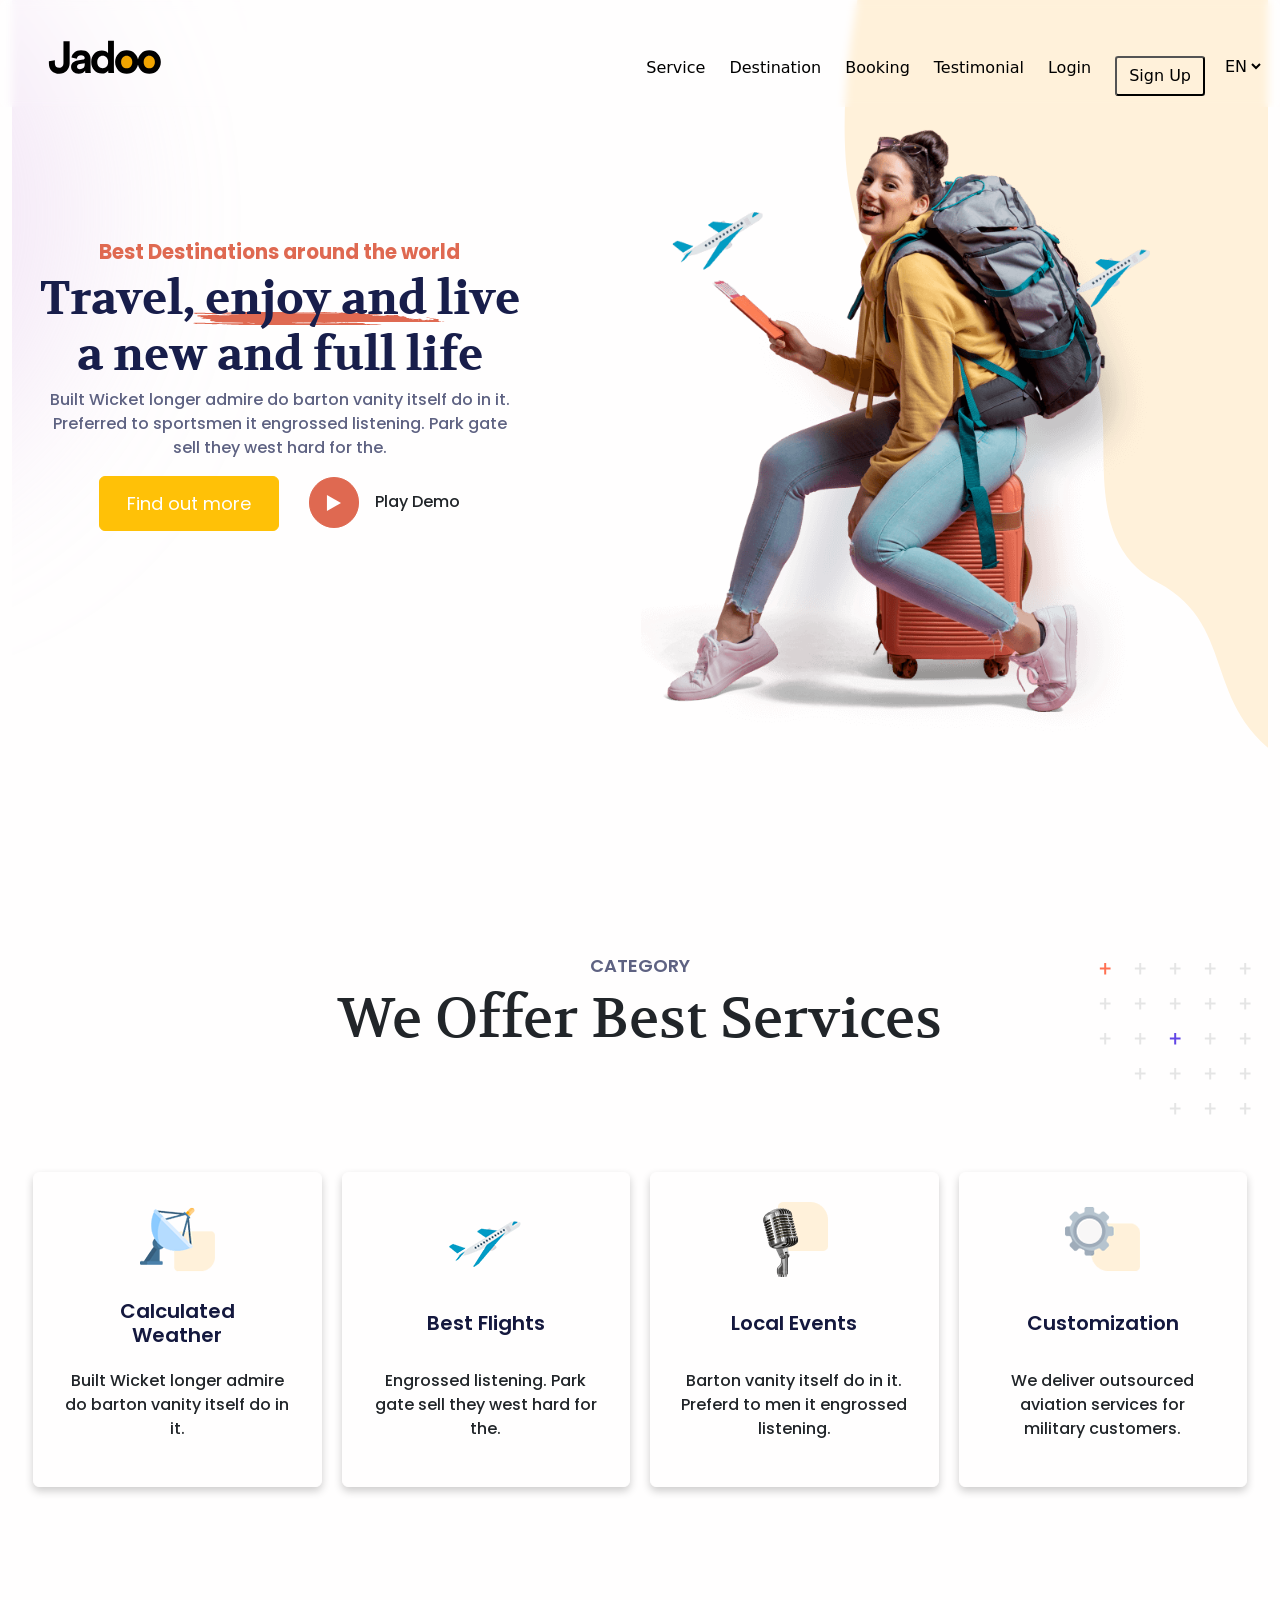
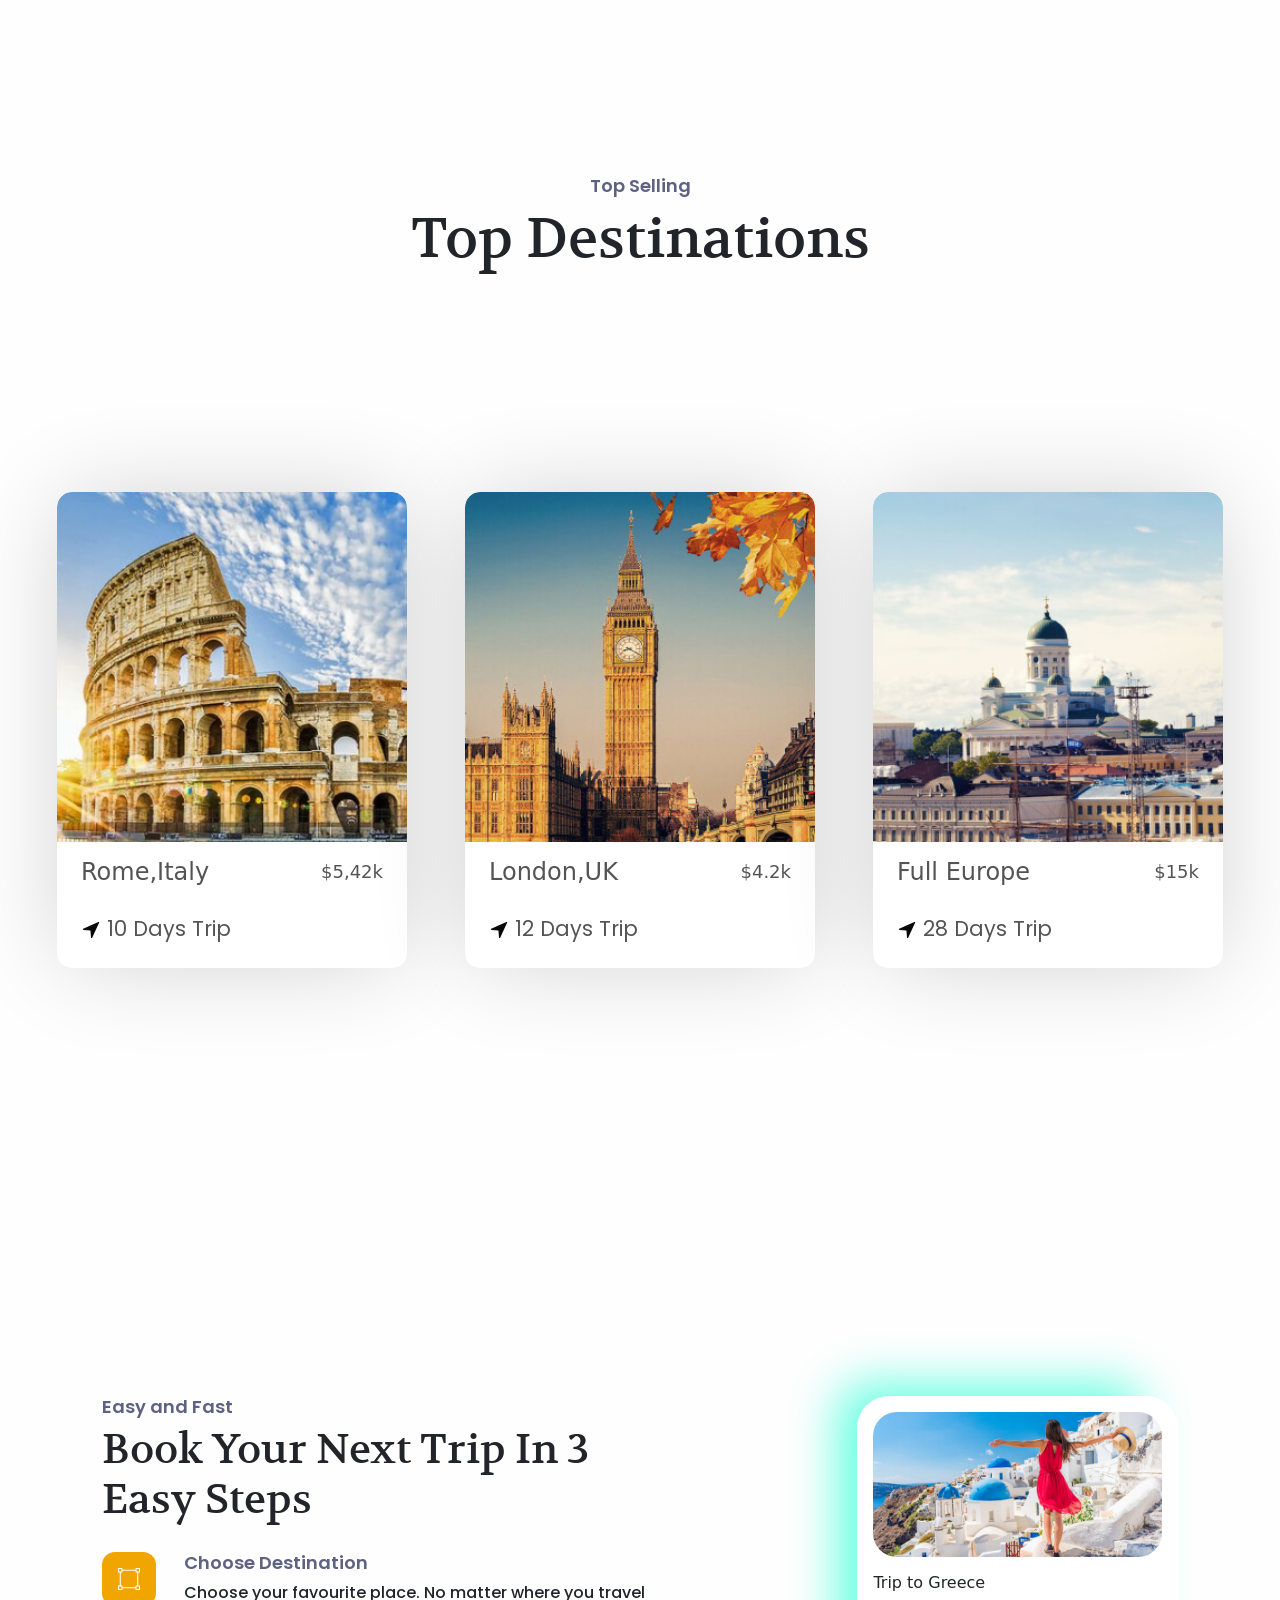
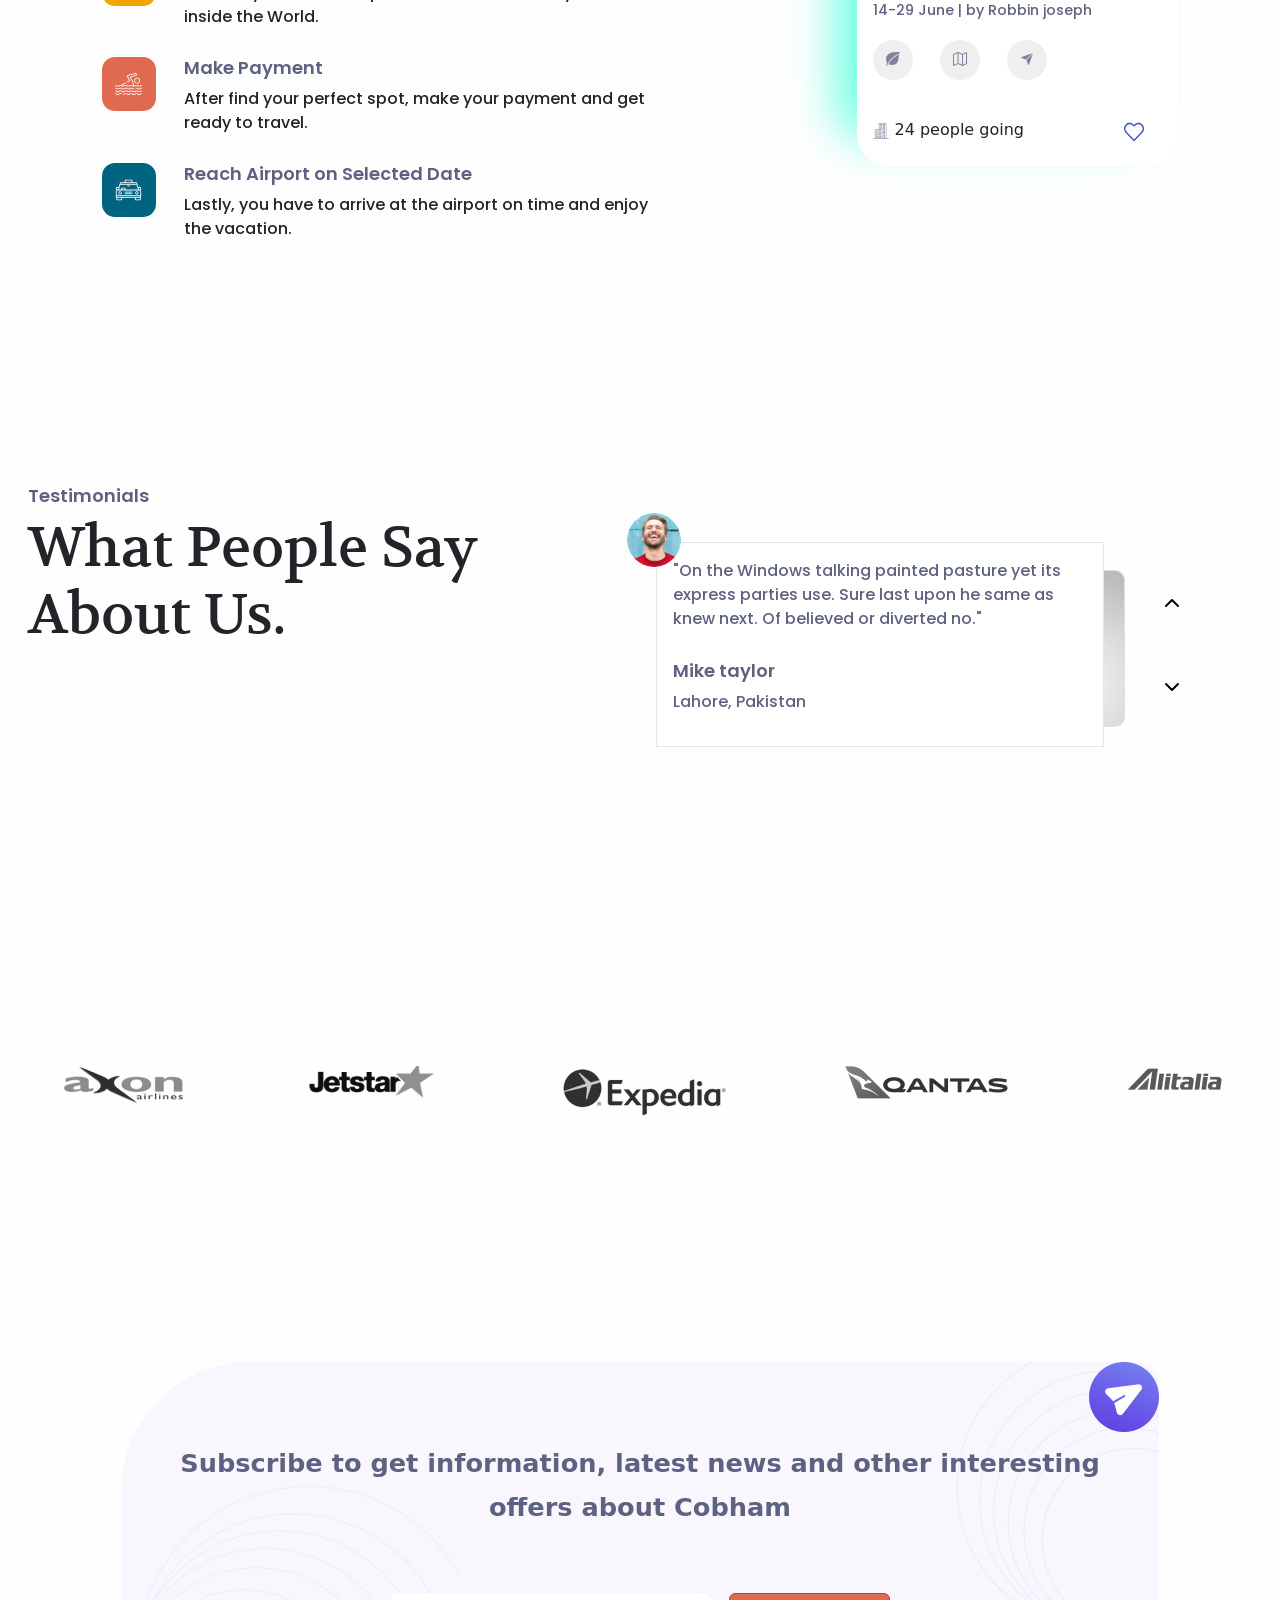
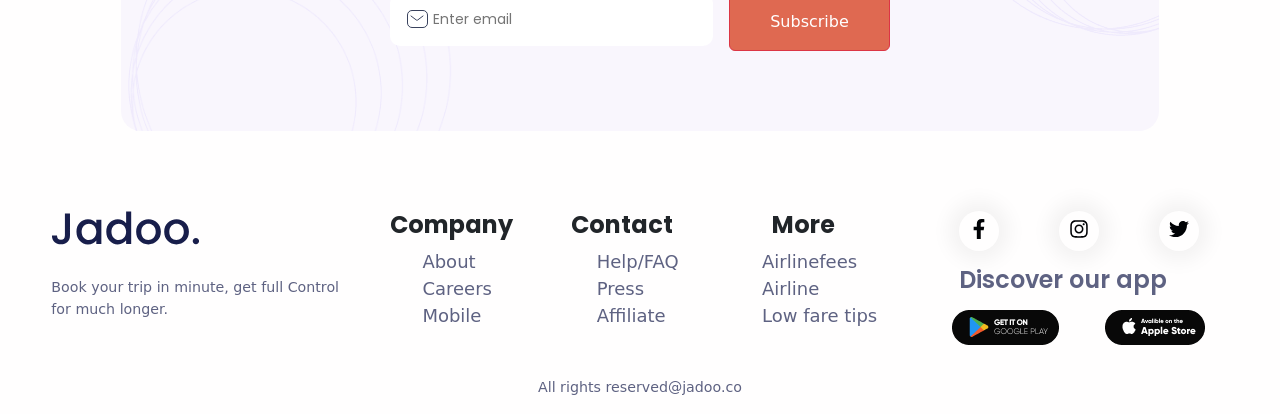
==== commit 52f9b3a5: "Final Upload" ====
--- a/index.html
+++ b/index.html
@@ -16,7 +16,7 @@
 
 <body>
 
-
+  
   <div class="main">
 
     <nav class="Topnav">
@@ -90,7 +90,7 @@
         </div>
       </div>
     </div>
-    <div class="maincont2" id="B">
+    <div class="maincont2 reveal" id="B">
       <div class="content2">
         <div class="shape1"><img src="./Photos/shape.svg" style="max-width: 200px"></div>
         <h5 class="middletext h5style">CATEGORY</h5>
@@ -135,7 +135,7 @@
       </div>
 
     </div>
-    <div class="maincont3" id="C">
+    <div class="maincont3 reveal" id="C">
       <div class="content3">
 
         <h5 class="middletext h5style">Top Selling</h5>
@@ -204,7 +204,7 @@
 
       </div>
     </div>
-    <div class="maincont4" id="D">
+    <div class="maincont4 reveal" id="D">
       <div class="content4">
         <div class="textarea4">
           <h5 class=" h5style bookh5">Easy and Fast</h5>
@@ -283,7 +283,7 @@
         </div>
       </div>
     </div>
-    <div class="maincont5" id="E">
+    <div class="maincont5 reveal" id="E">
       <div class="content5">
         <div class="textarea5">
           <h5 class="h5style">Testimonials</h5>
@@ -338,7 +338,7 @@
 
     </div>
 
-    <div class="maincont6">
+    <div class="maincont6 reveal">
       <div class="content6">
         <div class="logoitem"><img src="./Photos/1.png" alt="logo"></div>
         <div class="logoitem"><img src="./Photos/2.png" alt="logo"></div>
--- a/jadoo.css
+++ b/jadoo.css
@@ -1492,3 +1492,15 @@
         width: 11.5625rem;
     }
 }
+.reveal
+{
+    position: relative;
+    transform: translateY(150px);
+    opacity: 0;
+    transition: all 1s ease;
+}
+.reveal.active
+{
+    transform: translateY(0px);
+    opacity: 1;
+}
